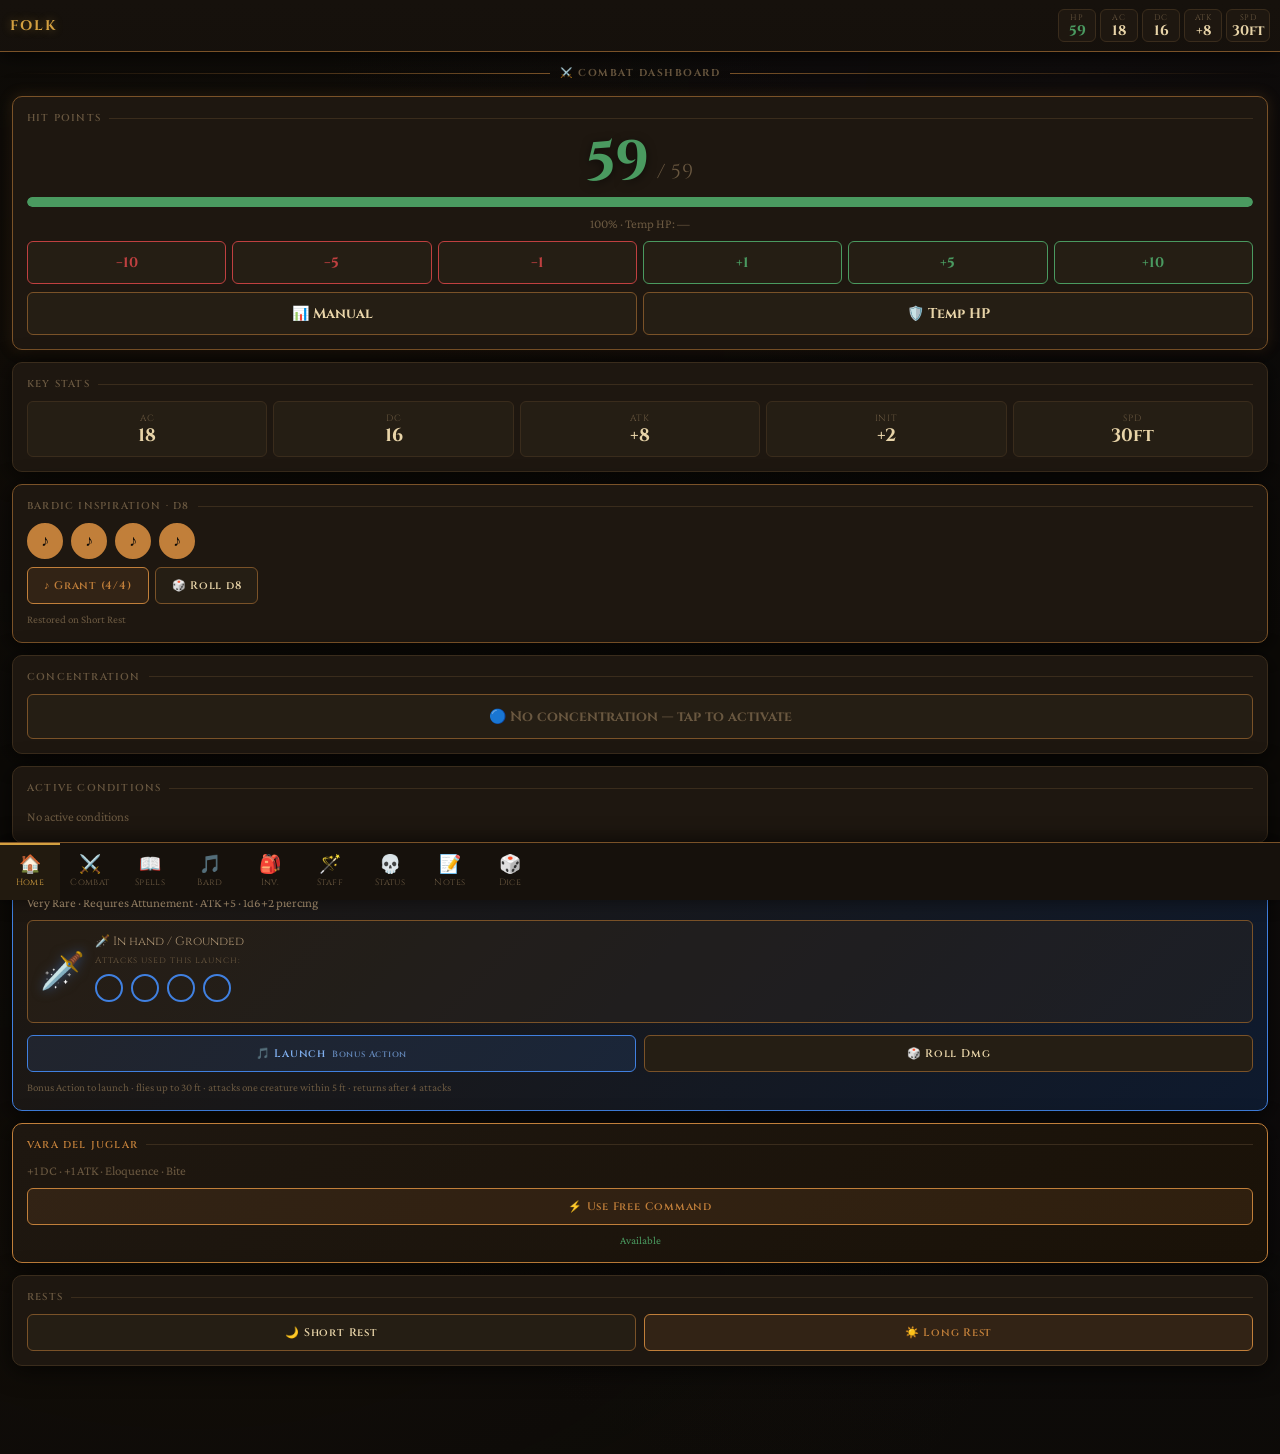
==== folk-character-manager.html @ 472a6dad "Commit inicial" ====
<!DOCTYPE html>
<html lang="en">
<head>
<meta charset="UTF-8">
<meta name="viewport" content="width=device-width, initial-scale=1.0, maximum-scale=1.0, user-scalable=no">
<meta name="apple-mobile-web-app-capable" content="yes">
<title>Folk · Bard of the College of Valor</title>
<link href="https://fonts.googleapis.com/css2?family=Cinzel:wght@400;600;700&family=Crimson+Pro:ital,wght@0,400;0,600;1,400&display=swap" rel="stylesheet">
<style>
*,*::before,*::after{box-sizing:border-box;margin:0;padding:0;-webkit-tap-highlight-color:transparent}
:root{
  --bg:#0c0a07;--panel:#16110c;--card:#1e1710;--card2:#251e14;
  --border:#3a2c1c;--border2:#7a5228;
  --copper:#c17f3a;--gold:#d4a040;--goldbr:#f0c060;
  --txt:#e8d4a8;--txt2:#a89070;--txt3:#6a5840;
  --hp-ok:#3d8a50;--hp-warn:#b07a10;--hp-crit:#c04040;
  --magic:#6040a0;--danger:#c04040;--success:#4a9a60;--warn:#b07a10;
  --r:6px;--rmd:10px;--rlg:14px;
  --shadow:0 4px 24px rgba(0,0,0,.7);--glow:0 0 14px rgba(193,127,58,.25);
  --header-h:52px;--banner-h:0px;--nav-h:58px;
}
html{height:100%;scroll-behavior:smooth}
body{min-height:100%;background:var(--bg);color:var(--txt);font-family:'Crimson Pro',Georgia,serif;font-size:16px;line-height:1.4;overflow-x:hidden;padding-top:calc(var(--header-h) + var(--banner-h));padding-bottom:calc(var(--nav-h) + 4px);background-image:radial-gradient(ellipse at 15% 40%,rgba(60,40,20,.12) 0%,transparent 55%),radial-gradient(ellipse at 85% 10%,rgba(40,30,60,.1) 0%,transparent 50%)}
h1,h2,h3,h4,.cinzel{font-family:'Cinzel','Times New Roman',serif;letter-spacing:.04em}
::-webkit-scrollbar{width:4px}::-webkit-scrollbar-track{background:var(--bg)}::-webkit-scrollbar-thumb{background:var(--border2);border-radius:2px}

/* ─── HEADER ─────────────────────────── */
#app-header{position:fixed;top:0;left:0;right:0;height:var(--header-h);z-index:200;background:linear-gradient(180deg,var(--panel) 0%,rgba(22,17,12,.97) 100%);border-bottom:1px solid var(--border2);display:flex;align-items:center;padding:0 10px;gap:8px;box-shadow:0 2px 20px rgba(0,0,0,.8);backdrop-filter:blur(4px)}
#folk-title{font-family:'Cinzel',serif;font-size:14px;font-weight:700;color:var(--gold);letter-spacing:.14em;white-space:nowrap;text-shadow:0 0 10px rgba(212,160,64,.4)}
.header-stats{display:flex;gap:4px;flex:1;justify-content:flex-end;overflow:hidden}
.hstat{display:flex;flex-direction:column;align-items:center;background:var(--card);border:1px solid var(--border);border-radius:var(--r);padding:2px 5px;min-width:38px;cursor:pointer;transition:border-color .2s}
.hstat:hover{border-color:var(--border2)}
.hstat-lbl{font-size:8px;color:var(--txt3);letter-spacing:.08em;text-transform:uppercase;font-family:'Cinzel',serif}
.hstat-val{font-size:14px;font-weight:700;color:var(--txt);font-family:'Cinzel',serif;line-height:1.2}
.hstat-val.ok{color:var(--success)}.hstat-val.warn{color:var(--warn)}.hstat-val.crit{color:var(--danger);animation:pcrit 1s infinite}
@keyframes pcrit{0%,100%{opacity:1}50%{opacity:.45}}

/* ─── CONDITION BANNER ───────────────── */
#cond-banner{position:fixed;top:var(--header-h);left:0;right:0;z-index:190;display:none;flex-direction:column;border-bottom:1px solid rgba(192,64,64,.35);box-shadow:0 3px 12px rgba(0,0,0,.5)}
#cond-banner.active{display:flex}
.cb-main{display:flex;align-items:center;gap:6px;padding:5px 10px;overflow-x:auto;scrollbar-width:none;background:linear-gradient(90deg,rgba(192,40,40,.18) 0%,rgba(22,17,12,.97) 100%);min-height:30px}
.cb-main::-webkit-scrollbar{display:none}
.cb-lbl{font-family:'Cinzel',serif;font-size:9px;color:var(--txt3);letter-spacing:.1em;white-space:nowrap;flex-shrink:0}
.cb-pill{flex-shrink:0;font-family:'Cinzel',serif;font-size:9px;padding:2px 8px;border-radius:100px;white-space:nowrap;letter-spacing:.05em}
.cb-pill.bad{background:rgba(192,64,64,.22);border:1px solid rgba(192,64,64,.5);color:#f08888}
.cb-pill.warn{background:rgba(180,120,0,.18);border:1px solid rgba(180,120,0,.4);color:#d4a040}
.cb-pill.spd{background:rgba(32,96,192,.18);border:1px solid rgba(32,96,192,.4);color:#70a0e0}
.cb-pill.good{background:rgba(64,160,80,.15);border:1px solid rgba(64,160,80,.4);color:#70d090}
.cb-sep{flex-shrink:0;color:var(--txt3);font-size:10px}

/* ─── BOTTOM NAV ─────────────────────── */
#bottom-nav{position:fixed;bottom:0;left:0;right:0;height:var(--nav-h);z-index:200;background:var(--panel);border-top:1px solid var(--border2);display:flex;overflow-x:auto;overflow-y:hidden;scrollbar-width:none;box-shadow:0 -2px 20px rgba(0,0,0,.6)}
#bottom-nav::-webkit-scrollbar{display:none}
.ntab{flex:0 0 auto;display:flex;flex-direction:column;align-items:center;justify-content:center;gap:2px;min-width:60px;padding:6px 10px 8px;cursor:pointer;border:none;background:transparent;color:var(--txt3);font-family:'Cinzel',serif;font-size:9px;letter-spacing:.05em;transition:color .2s,background .2s;border-top:2px solid transparent;user-select:none}
.ntab:hover{color:var(--txt2)}.ntab.active{color:var(--gold);border-top-color:var(--gold);background:rgba(212,160,64,.06)}
.ntab-icon{font-size:18px;line-height:1}.ntab-lbl{white-space:nowrap}

/* ─── SECTIONS ───────────────────────── */
.section{display:none;padding:14px 12px}.section.active{display:block}

/* ─── CARDS ──────────────────────────── */
.card{background:var(--card);border:1px solid var(--border);border-radius:var(--rmd);padding:14px;margin-bottom:12px;box-shadow:var(--shadow);position:relative}
.card.acc{border-color:var(--border2)}.card.glow{box-shadow:var(--shadow),var(--glow)}.card.magic{border-color:var(--magic);background:linear-gradient(135deg,var(--card) 0%,#181028 100%)}
.card.danger{border-color:var(--danger)}.card.gold-border{border-color:rgba(212,160,64,.35)}.card.dance{border-color:#4080e0;background:linear-gradient(135deg,var(--card) 0%,#0e1a2e 100%)}

.sec-title{display:flex;align-items:center;gap:10px;margin-bottom:16px;font-family:'Cinzel',serif;font-size:10px;font-weight:700;letter-spacing:.15em;color:var(--txt3);text-transform:uppercase}
.sec-title::before,.sec-title::after{content:'';flex:1;height:1px}
.sec-title::before{background:linear-gradient(to left,var(--border2),transparent)}
.sec-title::after{background:linear-gradient(to right,var(--border2),transparent)}
.ctitle{font-family:'Cinzel',serif;font-size:10px;font-weight:600;letter-spacing:.12em;color:var(--txt3);text-transform:uppercase;margin-bottom:10px;display:flex;align-items:center;gap:8px}
.ctitle::after{content:'';flex:1;height:1px;background:var(--border)}

/* ─── CONDITION EFFECTS INLINE ───────── */
.cond-effects-box{background:rgba(192,40,40,.1);border:1px solid rgba(192,64,64,.3);border-radius:var(--r);padding:10px 12px;margin-bottom:12px}
.cond-effects-title{font-family:'Cinzel',serif;font-size:9px;color:var(--danger);letter-spacing:.1em;margin-bottom:6px}
.cond-fx-row{display:flex;align-items:center;gap:8px;padding:4px 0;border-bottom:1px solid rgba(192,64,64,.15);font-size:13px}
.cond-fx-row:last-child{border-bottom:none}
.cond-fx-icon{font-size:14px;flex-shrink:0;width:20px;text-align:center}
.cond-fx-text{flex:1;color:var(--txt2)}
.cond-fx-badge{font-family:'Cinzel',serif;font-size:9px;padding:2px 7px;border-radius:100px;flex-shrink:0}
.cond-fx-badge.disadv{background:rgba(192,64,64,.25);border:1px solid rgba(192,64,64,.5);color:#f08080}
.cond-fx-badge.adv{background:rgba(64,192,80,.2);border:1px solid rgba(64,192,80,.4);color:#70d090}
.cond-fx-badge.auto{background:rgba(180,120,0,.2);border:1px solid rgba(180,120,0,.4);color:#d4a040}
.cond-fx-badge.zero{background:rgba(32,96,192,.2);border:1px solid rgba(32,96,192,.4);color:#70a0e0}

/* ─── DISADV WARNING BADGE ───────────── */
.disadv-warning{display:inline-flex;align-items:center;gap:5px;padding:5px 10px;border-radius:var(--r);background:rgba(192,64,64,.15);border:1px solid rgba(192,64,64,.4);color:#f08080;font-family:'Cinzel',serif;font-size:10px;letter-spacing:.07em;margin-bottom:8px}
.adv-note{display:inline-flex;align-items:center;gap:5px;padding:5px 10px;border-radius:var(--r);background:rgba(64,192,80,.12);border:1px solid rgba(64,192,80,.35);color:#70d090;font-family:'Cinzel',serif;font-size:10px;letter-spacing:.07em;margin-bottom:8px}

/* ─── HP BAR ─────────────────────────── */
.hp-wrap{background:rgba(0,0,0,.4);border-radius:100px;height:10px;overflow:hidden;margin:8px 0}
.hp-bar{height:100%;border-radius:100px;transition:width .5s ease,background .5s ease}

/* ─── BUTTONS ────────────────────────── */
.btn{display:inline-flex;align-items:center;justify-content:center;gap:6px;padding:10px 16px;border-radius:var(--r);border:1px solid var(--border2);background:var(--card2);color:var(--txt);font-family:'Cinzel',serif;font-size:11px;font-weight:600;letter-spacing:.07em;cursor:pointer;transition:all .15s;white-space:nowrap;user-select:none;-webkit-user-select:none}
.btn:hover{background:var(--border2)}.btn:active{transform:scale(.97)}
.btn.pri{border-color:var(--copper);background:rgba(193,127,58,.12);color:var(--copper)}.btn.pri:hover{background:rgba(193,127,58,.28)}
.btn.dan{border-color:var(--danger);background:rgba(192,64,64,.1);color:var(--danger)}.btn.dan:hover{background:rgba(192,64,64,.24)}
.btn.suc{border-color:var(--success);background:rgba(74,154,96,.1);color:var(--success)}.btn.suc:hover{background:rgba(74,154,96,.24)}
.btn.mag{border-color:var(--magic);background:rgba(96,64,160,.1);color:#b090f0}.btn.mag:hover{background:rgba(96,64,160,.24)}
.btn.gld{border-color:var(--gold);background:rgba(212,160,64,.1);color:var(--gold)}.btn.gld:hover{background:rgba(212,160,64,.24)}
.btn.blue{border-color:#4080e0;background:rgba(64,128,224,.12);color:#80b0f0}.btn.blue:hover{background:rgba(64,128,224,.28)}
.btn.full{width:100%}.btn:disabled{opacity:.45;cursor:not-allowed;transform:none}
.btn-row{display:flex;gap:8px;flex-wrap:wrap}.f1{flex:1}

.adj{display:flex;gap:6px;margin-top:8px;flex-wrap:wrap}
.ab{flex:1;min-width:44px;padding:11px 6px;border:1px solid var(--border2);border-radius:var(--r);background:var(--card2);color:var(--txt);font-family:'Cinzel',serif;font-size:14px;font-weight:700;cursor:pointer;transition:all .15s;text-align:center;user-select:none;-webkit-user-select:none}
.ab:hover,.ab:active{background:var(--border2);transform:scale(.97)}
.ab.d{border-color:var(--danger);color:var(--danger)}.ab.d:hover{background:rgba(192,64,64,.2)}
.ab.h{border-color:var(--success);color:var(--success)}.ab.h:hover{background:rgba(74,154,96,.2)}
.ab.w{flex:2}

/* ─── INPUTS ─────────────────────────── */
input,textarea,select{background:var(--card2);border:1px solid var(--border);border-radius:var(--r);color:var(--txt);font-family:'Crimson Pro',Georgia,serif;font-size:15px;padding:8px 12px;outline:none;width:100%;transition:border-color .2s}
input:focus,textarea:focus,select:focus{border-color:var(--copper);box-shadow:0 0 0 2px rgba(193,127,58,.2)}
textarea{resize:vertical;min-height:100px}
select option{background:var(--card2)}

/* ─── DANCING SWORD WIDGET ───────────── */
.sword-status{display:flex;align-items:center;gap:10px;padding:12px;border-radius:var(--r);margin-bottom:12px}
.sword-status.grounded{background:rgba(58,44,28,.3);border:1px solid var(--border2)}
.sword-status.hovering{background:rgba(32,80,224,.12);border:1px solid rgba(64,128,224,.5);animation:sword-glow 2.5s ease-in-out infinite}
@keyframes sword-glow{0%,100%{box-shadow:0 0 8px rgba(64,128,224,.2)}50%{box-shadow:0 0 20px rgba(64,128,224,.4),0 0 40px rgba(64,128,224,.15)}}
.sword-icon-big{font-size:36px;filter:drop-shadow(0 0 6px rgba(64,128,224,.5))}
.sword-atk-pips{display:flex;gap:8px;margin:8px 0}
.sword-pip{width:28px;height:28px;border-radius:50%;border:2px solid #4080e0;background:transparent;display:inline-flex;align-items:center;justify-content:center;font-size:12px;transition:all .3s}
.sword-pip.used{background:#4080e0;box-shadow:0 0 8px #4080e0}.sword-pip.used::after{content:'✦';color:#fff;font-size:10px}
.sword-pip-lbl{font-family:'Cinzel',serif;font-size:9px;color:var(--txt3);letter-spacing:.1em;margin-bottom:4px}

/* ─── STAT BOXES ─────────────────────── */
.stat-grid{display:grid;grid-template-columns:repeat(3,1fr);gap:8px}
.stat-box{background:var(--card2);border:1px solid var(--border);border-radius:var(--r);padding:10px 8px;text-align:center;transition:border-color .2s}
.stat-box:hover{border-color:var(--border2)}
.stat-name{font-family:'Cinzel',serif;font-size:9px;color:var(--txt3);letter-spacing:.1em}
.stat-score{font-family:'Cinzel',serif;font-size:22px;font-weight:700;color:var(--txt);line-height:1.2}
.stat-mod{font-size:14px;color:var(--gold);font-weight:600;margin-top:2px}

/* ─── SKILL ROWS ─────────────────────── */
.skill-row{display:flex;align-items:center;gap:8px;padding:5px 0;border-bottom:1px solid rgba(58,44,28,.5);font-size:14px}
.skill-row:last-child{border-bottom:none}
.pip{width:10px;height:10px;border-radius:50%;border:1.5px solid var(--txt3);flex-shrink:0}
.pip.prof{background:var(--copper);border-color:var(--copper)}.pip.expert{background:var(--gold);border-color:var(--gold);box-shadow:0 0 5px rgba(212,160,64,.5)}
.sk-name{flex:1;color:var(--txt2)}.sk-ab{font-size:11px;color:var(--txt3);font-family:'Cinzel',serif}.sk-bon{font-family:'Cinzel',serif;font-weight:700;min-width:28px;text-align:right}

/* ─── SPELL SLOTS ────────────────────── */
.slot-pip{width:32px;height:32px;border-radius:50%;border:2px solid var(--magic);background:transparent;cursor:pointer;transition:all .2s;display:inline-flex;align-items:center;justify-content:center;font-size:12px}
.slot-pip.used{background:rgba(96,64,160,.25);opacity:.5}.slot-pip.used::after{content:'✦';color:var(--txt3)}
.slot-pip:not(.used):hover{background:rgba(96,64,160,.3);box-shadow:0 0 8px var(--magic)}
.slots-lbl{font-family:'Cinzel',serif;font-size:10px;color:var(--txt3);letter-spacing:.1em;margin-bottom:6px}
.slots-row{display:flex;gap:8px;flex-wrap:wrap;margin-bottom:12px}

/* ─── SPELL CARDS ────────────────────── */
.spell-card{background:var(--card);border:1px solid var(--border);border-radius:var(--rmd);padding:12px;margin-bottom:10px;cursor:pointer;transition:border-color .2s,box-shadow .2s}
.spell-card:hover{border-color:var(--border2)}.spell-card.conc-card{border-color:rgba(32,80,160,.5)}.spell-card.cantrip-card{border-color:rgba(96,64,160,.4)}
.spell-name{font-family:'Cinzel',serif;font-size:14px;font-weight:600;color:var(--txt)}
.spell-badge{font-family:'Cinzel',serif;font-size:9px;padding:2px 7px;border-radius:100px;white-space:nowrap;flex-shrink:0}
.badge-0{background:rgba(96,64,160,.3);color:#b090f0;border:1px solid rgba(96,64,160,.5)}
.badge-1{background:rgba(58,150,90,.2);color:#60c080;border:1px solid rgba(58,150,90,.4)}
.badge-2{background:rgba(60,100,200,.2);color:#70a0f0;border:1px solid rgba(60,100,200,.4)}
.badge-3{background:rgba(180,100,20,.2);color:#d08040;border:1px solid rgba(180,100,20,.4)}
.badge-4{background:rgba(180,40,40,.2);color:#d06060;border:1px solid rgba(180,40,40,.4)}
.spell-meta{display:flex;gap:5px;flex-wrap:wrap;margin:6px 0}
.stag{font-size:11px;color:var(--txt3);background:var(--card2);border-radius:3px;padding:1px 5px}
.spell-desc{font-size:14px;color:var(--txt2);line-height:1.55;display:none;margin-top:8px}
.spell-card.open .spell-desc{display:block}
.conc-badge{font-size:11px;padding:2px 8px;border-radius:3px;background:rgba(32,80,160,.25);color:#70a0e0;border:1px solid rgba(32,80,160,.4);display:inline-flex;align-items:center;gap:4px}
.cast-btn{padding:5px 13px;border-radius:var(--r);border:1px solid var(--magic);background:rgba(96,64,160,.18);color:#b090f0;font-family:'Cinzel',serif;font-size:10px;cursor:pointer;transition:all .2s;margin-right:4px;margin-top:6px}
.cast-btn:hover{background:rgba(96,64,160,.38)}.cast-actions{margin-top:8px}

/* ─── BI PIPS ────────────────────────── */
.bi-pip{width:36px;height:36px;border-radius:50%;border:2px solid var(--copper);background:transparent;cursor:pointer;transition:all .2s;display:inline-flex;align-items:center;justify-content:center}
.bi-pip.on{background:var(--copper)}.bi-pip.on::before{content:'♪';color:var(--bg)}
.bi-pip:not(.on):hover{background:rgba(193,127,58,.2)}
.bi-pips{display:flex;gap:8px;flex-wrap:wrap;margin:8px 0}

/* ─── ACTION TOKENS ──────────────────── */
.act-token{display:flex;flex-direction:column;align-items:center;gap:5px;padding:12px 8px;background:var(--card2);border:2px solid var(--border);border-radius:var(--rmd);cursor:pointer;transition:all .2s}
.act-token.used{opacity:.4;border-style:dashed}.act-token:not(.used):hover{border-color:var(--copper)}
.act-icon{font-size:22px}.act-name{font-family:'Cinzel',serif;font-size:8px;color:var(--txt3);letter-spacing:.08em}.act-state{font-size:11px;color:var(--txt3)}

/* ─── DEATH SAVES ────────────────────── */
.ds-pip{width:28px;height:28px;border-radius:50%;cursor:pointer;border:2px solid var(--border);transition:all .2s;display:inline-flex;align-items:center;justify-content:center}
.ds-pip.succ{border-color:var(--success)}.ds-pip.succ.on{background:var(--success)}
.ds-pip.fail{border-color:var(--danger)}.ds-pip.fail.on{background:var(--danger)}

/* ─── CONCENTRATION ──────────────────── */
.conc-wrap{display:flex;align-items:center;gap:8px;padding:8px 12px;border-radius:var(--r);background:rgba(32,80,160,.12);border:1px solid rgba(32,80,160,.35);cursor:pointer}
.conc-dot{width:10px;height:10px;border-radius:50%;background:#4080c0;box-shadow:0 0 8px #4080c0;flex-shrink:0;animation:pconc 2s infinite}
@keyframes pconc{0%,100%{box-shadow:0 0 8px #4080c0}50%{box-shadow:0 0 18px #4080c0,0 0 28px rgba(64,128,192,.35)}}
.conc-text{font-family:'Cinzel',serif;font-size:12px;color:#70a0e0;flex:1}

/* ─── FILTER BAR ─────────────────────── */
.fbar{display:flex;gap:6px;overflow-x:auto;padding-bottom:4px;margin-bottom:12px;scrollbar-width:none}
.fbar::-webkit-scrollbar{display:none}
.fchip{flex-shrink:0;padding:5px 12px;border-radius:100px;border:1px solid var(--border);background:var(--card2);color:var(--txt3);font-family:'Cinzel',serif;font-size:10px;letter-spacing:.05em;cursor:pointer;transition:all .15s}
.fchip.on{border-color:var(--magic);background:rgba(96,64,160,.2);color:#b090f0}.fchip:hover:not(.on){border-color:var(--border2)}

/* ─── CONDITION CHIPS ────────────────── */
.cond-chip{display:inline-flex;align-items:center;gap:5px;padding:4px 10px;border-radius:100px;font-size:13px;cursor:pointer;transition:all .2s;margin:3px}
.cond-chip.on{background:rgba(192,64,64,.18);border:1px solid var(--danger);color:var(--danger)}
.cond-chip.off{background:var(--card2);border:1px solid var(--border);color:var(--txt2)}.cond-chip.off:hover{border-color:var(--border2)}

/* ─── VARA CARD ──────────────────────── */
.vara-hero{text-align:center;padding:22px 16px;background:linear-gradient(135deg,#1a1228 0%,#0c0a07 50%,#1a1208 100%);border-radius:var(--rmd);border:1px solid var(--border2);margin-bottom:12px;position:relative;overflow:hidden}
.vara-hero::before{content:'';position:absolute;inset:0;background:radial-gradient(ellipse at 50% 30%,rgba(193,127,58,.1) 0%,transparent 60%)}
.vara-name{font-family:'Cinzel',serif;font-size:22px;font-weight:700;color:var(--gold);text-shadow:0 0 18px rgba(212,160,64,.4);margin-bottom:4px}
.vara-sub{font-size:13px;color:var(--txt3);font-style:italic;letter-spacing:.06em}
.vara-icon{font-size:52px;margin-bottom:10px;position:relative;z-index:1}
.vara-eff{background:var(--card2);border:1px solid var(--border);border-left:3px solid var(--copper);border-radius:0 var(--r) var(--r) 0;padding:10px 12px;margin-bottom:8px}
.vara-eff-name{font-family:'Cinzel',serif;font-size:10px;color:var(--copper);letter-spacing:.1em;margin-bottom:4px}
.vara-eff-desc{font-size:14px;color:var(--txt2)}

/* ─── FEATURE & ITEM CARDS ───────────── */
.feat-card{background:var(--card2);border:1px solid var(--border);border-left:3px solid var(--copper);border-radius:0 var(--r) var(--r) 0;padding:10px 12px;margin-bottom:8px}
.feat-name{font-family:'Cinzel',serif;font-size:11px;color:var(--copper);margin-bottom:4px}
.feat-desc{font-size:14px;color:var(--txt2);line-height:1.5}
.item-row{display:flex;align-items:center;gap:10px;padding:8px 0;border-bottom:1px solid rgba(58,44,28,.5)}
.item-row:last-child{border-bottom:none}
.item-icon{font-size:20px;flex-shrink:0}.item-name{font-size:15px;color:var(--txt)}.item-desc2{font-size:13px;color:var(--txt3)}

/* ─── DICE ───────────────────────────── */
.dice-result{background:var(--card2);border:1px solid var(--border2);border-radius:var(--rmd);padding:16px;text-align:center;margin-bottom:12px;min-height:100px;display:flex;flex-direction:column;align-items:center;justify-content:center}
.dice-total{font-family:'Cinzel',serif;font-size:60px;font-weight:700;color:var(--gold);line-height:1;text-shadow:0 0 24px rgba(212,160,64,.35)}
.dice-breakdown{font-size:13px;color:var(--txt3);margin-top:4px}
.dice-label2{font-size:11px;color:var(--txt3);margin-bottom:6px;font-family:'Cinzel',serif;letter-spacing:.1em}
.roll-grid{display:grid;grid-template-columns:repeat(2,1fr);gap:8px}
.roll-btn{background:var(--card2);border:1px solid var(--border);border-radius:var(--r);padding:10px;cursor:pointer;transition:all .15s;text-align:left;position:relative}
.roll-btn:hover{border-color:var(--border2);background:var(--border)}.roll-btn:active{transform:scale(.97)}
.rb-name{font-family:'Cinzel',serif;font-size:11px;color:var(--txt);display:block}
.rb-dice{font-size:12px;color:var(--txt3);display:block;margin-top:2px}
.rb-badge{position:absolute;top:4px;right:4px;font-family:'Cinzel',serif;font-size:8px;padding:1px 5px;border-radius:100px}
.rb-badge.dis{background:rgba(192,64,64,.25);border:1px solid rgba(192,64,64,.5);color:#f08080}
.rb-badge.adv{background:rgba(64,192,80,.2);border:1px solid rgba(64,192,80,.4);color:#70d090}

/* ─── NOTES ──────────────────────────── */
.note-tabs{display:flex;gap:6px;overflow-x:auto;margin-bottom:12px;scrollbar-width:none}
.note-tabs::-webkit-scrollbar{display:none}
.note-tab{flex-shrink:0;padding:5px 13px;border-radius:100px;border:1px solid var(--border);background:var(--card2);color:var(--txt3);font-family:'Cinzel',serif;font-size:9px;letter-spacing:.06em;cursor:pointer;transition:all .15s}
.note-tab.on{border-color:var(--copper);background:rgba(193,127,58,.1);color:var(--copper)}

/* ─── GOLD ───────────────────────────── */
.gold-box{background:var(--card2);border:1px solid var(--border);border-radius:var(--r);padding:10px 8px;text-align:center}
.gold-val{font-family:'Cinzel',serif;font-size:20px;font-weight:700;color:var(--gold);display:block}
.gold-name2{font-size:11px;color:var(--txt3)}

/* ─── MODALS ─────────────────────────── */
.overlay{position:fixed;inset:0;background:rgba(0,0,0,.8);z-index:400;display:none;align-items:flex-end;justify-content:center;backdrop-filter:blur(2px)}
.overlay.open{display:flex}
.modal{background:var(--panel);border:1px solid var(--border2);border-radius:var(--rlg) var(--rlg) 0 0;padding:20px 16px;width:100%;max-width:480px;max-height:80vh;overflow-y:auto;animation:slide-up .3s ease}
@keyframes slide-up{from{transform:translateY(100%)}to{transform:translateY(0)}}
.modal-title{font-family:'Cinzel',serif;font-size:16px;color:var(--gold);margin-bottom:16px;text-align:center}

/* ─── TOAST ──────────────────────────── */
#toast{position:fixed;bottom:calc(var(--nav-h) + 14px);left:50%;transform:translateX(-50%) translateY(16px);background:var(--card);border:1px solid var(--border2);border-radius:var(--rlg);padding:9px 18px;font-family:'Cinzel',serif;font-size:11px;letter-spacing:.07em;color:var(--txt);z-index:500;opacity:0;transition:opacity .3s,transform .3s;pointer-events:none;white-space:nowrap;box-shadow:var(--shadow)}
#toast.show{opacity:1;transform:translateX(-50%) translateY(0)}

/* ─── MISC ───────────────────────────── */
.row{display:flex;gap:8px;align-items:center}.jb{justify-content:space-between}.fw{flex-wrap:wrap}
.divider{height:1px;background:var(--border);margin:12px 0}
.tc{text-align:center}.ts{font-size:13px}.txs{font-size:11px}
.muted{color:var(--txt3)}.c2{color:var(--txt2)}.copper{color:var(--copper)}.gold{color:var(--gold)}.magic-c{color:#b090f0}.danger-c{color:var(--danger)}.success-c{color:var(--success)}
.ital{font-style:italic}.bold{font-weight:600}
.big-num{font-family:'Cinzel',serif;font-size:54px;font-weight:700;line-height:1;text-shadow:0 2px 10px rgba(0,0,0,.5)}
.mb4{margin-bottom:4px}.mb8{margin-bottom:8px}.mb12{margin-bottom:12px}.mt8{margin-top:8px}.mt12{margin-top:12px}
.spec-note{color:var(--gold);font-size:12px;font-style:italic;margin-top:6px}.up-note{color:var(--txt3);font-size:12px;margin-top:4px}
</style>
</head>
<body>

<header id="app-header">
  <div id="folk-title">FOLK</div>
  <div class="header-stats">
    <div class="hstat" onclick="showSection('combat')"><span class="hstat-lbl">HP</span><span class="hstat-val" id="hdr-hp">59</span></div>
    <div class="hstat"><span class="hstat-lbl">AC</span><span class="hstat-val">18</span></div>
    <div class="hstat"><span class="hstat-lbl">DC</span><span class="hstat-val">16</span></div>
    <div class="hstat"><span class="hstat-lbl">ATK</span><span class="hstat-val">+8</span></div>
    <div class="hstat" id="hdr-spd-wrap"><span class="hstat-lbl">SPD</span><span class="hstat-val" id="hdr-spd">30ft</span></div>
  </div>
</header>

<div id="cond-banner"><div class="cb-main" id="cb-inner"></div></div>

<div id="secs">
  <div class="section active" id="sec-dashboard"></div>
  <div class="section" id="sec-combat"></div>
  <div class="section" id="sec-spellbook"></div>
  <div class="section" id="sec-bard"></div>
  <div class="section" id="sec-inventory"></div>
  <div class="section" id="sec-vara"></div>
  <div class="section" id="sec-conditions"></div>
  <div class="section" id="sec-notes"></div>
  <div class="section" id="sec-dice"></div>
</div>

<nav id="bottom-nav">
  <button class="ntab active" data-s="dashboard" onclick="showSection('dashboard')"><span class="ntab-icon">🏠</span><span class="ntab-lbl">Home</span></button>
  <button class="ntab" data-s="combat" onclick="showSection('combat')"><span class="ntab-icon">⚔️</span><span class="ntab-lbl">Combat</span></button>
  <button class="ntab" data-s="spellbook" onclick="showSection('spellbook')"><span class="ntab-icon">📖</span><span class="ntab-lbl">Spells</span></button>
  <button class="ntab" data-s="bard" onclick="showSection('bard')"><span class="ntab-icon">🎵</span><span class="ntab-lbl">Bard</span></button>
  <button class="ntab" data-s="inventory" onclick="showSection('inventory')"><span class="ntab-icon">🎒</span><span class="ntab-lbl">Inv.</span></button>
  <button class="ntab" data-s="vara" onclick="showSection('vara')"><span class="ntab-icon">🪄</span><span class="ntab-lbl">Staff</span></button>
  <button class="ntab" data-s="conditions" onclick="showSection('conditions')"><span class="ntab-icon">💀</span><span class="ntab-lbl">Status</span></button>
  <button class="ntab" data-s="notes" onclick="showSection('notes')"><span class="ntab-icon">📝</span><span class="ntab-lbl">Notes</span></button>
  <button class="ntab" data-s="dice" onclick="showSection('dice')"><span class="ntab-icon">🎲</span><span class="ntab-lbl">Dice</span></button>
</nav>

<div id="toast"></div>

<!-- MODALS -->
<div class="overlay" id="m-hp" onclick="if(event.target===this)closeModal('m-hp')">
  <div class="modal"><div class="modal-title">Adjust Hit Points</div>
    <input type="number" id="mi-hp" placeholder="Amount..." style="font-size:22px;text-align:center;margin-bottom:12px">
    <div class="btn-row mb4"><button class="btn dan f1" onclick="applyHP('dmg')">⚔️ Damage</button><button class="btn suc f1" onclick="applyHP('heal')">💚 Heal</button></div>
    <button class="btn full" onclick="closeModal('m-hp')">Cancel</button></div>
</div>
<div class="overlay" id="m-temp" onclick="if(event.target===this)closeModal('m-temp')">
  <div class="modal"><div class="modal-title">Temporary Hit Points</div>
    <input type="number" id="mi-temp" placeholder="Temp HP amount..." style="margin-bottom:12px">
    <div class="btn-row"><button class="btn pri f1" onclick="applyTempHP()">Set</button><button class="btn f1" onclick="closeModal('m-temp')">Cancel</button></div></div>
</div>
<div class="overlay" id="m-conc" onclick="if(event.target===this)closeModal('m-conc')">
  <div class="modal"><div class="modal-title">Concentration</div>
    <input type="text" id="mi-conc" placeholder="Spell name..." style="margin-bottom:12px">
    <div class="btn-row mb8"><button class="btn mag f1" onclick="setConc()">🔵 Concentrate</button><button class="btn dan f1" onclick="breakConc()">✕ Break</button></div>
    <button class="btn full" onclick="closeModal('m-conc')">Cancel</button></div>
</div>
<div class="overlay" id="m-custom-spell" onclick="if(event.target===this)closeModal('m-custom-spell')">
  <div class="modal"><div class="modal-title">Add Custom Spell</div>
    <input id="cs-name" placeholder="Spell name" style="margin-bottom:8px">
    <select id="cs-level" style="margin-bottom:8px"><option value="0">Cantrip</option><option value="1">Level 1</option><option value="2">Level 2</option><option value="3">Level 3</option><option value="4">Level 4</option></select>
    <input id="cs-cast" placeholder="Casting time" style="margin-bottom:8px">
    <input id="cs-range" placeholder="Range (e.g. 60 ft)" style="margin-bottom:8px">
    <input id="cs-dur" placeholder="Duration" style="margin-bottom:8px">
    <textarea id="cs-desc" placeholder="Description..." style="margin-bottom:8px;min-height:80px"></textarea>
    <div class="btn-row"><button class="btn pri f1" onclick="addCustomSpell()">Add</button><button class="btn f1" onclick="closeModal('m-custom-spell')">Cancel</button></div></div>
</div>

<script>
/* ══════════════════════════════════════════
   FOLK — DND 2024 CHARACTER MANAGER v3.0
   Bard of the College of Valor · Level 8
   + Dancing Sword · Condition Effects
   ══════════════════════════════════════════ */

// ─── STATIC DATA ──────────────────────
const CHAR={name:'Folk',title:'Bard of the College of Valor',race:'Human',level:8,cls:'Bard',sub:'College of Valor',bg:'Criminal',prof:3,maxHP:59,AC:18,DC:16,atkBonus:8,ini:2,baseSpeed:30,hitDie:8,
  scores:{STR:8,DEX:15,CON:14,INT:10,WIS:10,CHA:19},
  savingThrows:{STR:false,DEX:true,CON:false,INT:false,WIS:false,CHA:true},
  skills:{'Acrobatics':{ab:'DEX',p:false,e:false},'Arcana':{ab:'INT',p:false,e:false},'Athletics':{ab:'STR',p:true,e:false},'Deception':{ab:'CHA',p:true,e:true},'History':{ab:'INT',p:false,e:false},'Insight':{ab:'WIS',p:false,e:false},'Intimidation':{ab:'CHA',p:false,e:false},'Investigation':{ab:'INT',p:false,e:false},'Sleight of Hand':{ab:'DEX',p:true,e:false},'Medicine':{ab:'WIS',p:false,e:false},'Nature':{ab:'INT',p:false,e:false},'Perception':{ab:'WIS',p:true,e:true},'Performance':{ab:'CHA',p:true,e:true},'Persuasion':{ab:'CHA',p:true,e:true},'Religion':{ab:'INT',p:false,e:false},'Stealth':{ab:'DEX',p:true,e:false},'Survival':{ab:'WIS',p:false,e:false},'Animal Handling':{ab:'WIS',p:false,e:false}},
  equipment:[{icon:'🛡️',name:'Breastplate',desc:'Base AC 14 + DEX (max +2)'},{icon:'🛡️',name:'Shield',desc:'+2 AC'},{icon:'🪄',name:'Vara del Juglar',desc:'Arcane focus · Rare magic item · Attuned',magic:true},{icon:'🎵',name:'Harmonica',desc:'Bardic instrument — worn around the neck'}],
  weapons:[{name:'Dagger',atk:5,dmg:'1d4+2 piercing',notes:'Light · Finesse · Thrown'},{name:'Short Sword',atk:5,dmg:'1d6+2 piercing',notes:'Light · Finesse'}]
};

function abilMod(s){return Math.floor((s-10)/2)}
function fmtMod(n){return(n>=0?'+':'')+n}
function skillVal(sk){const s=CHAR.skills[sk];if(!s)return 0;const b=abilMod(CHAR.scores[s.ab]);if(s.e)return b+CHAR.prof*2;if(s.p)return b+CHAR.prof;return b+Math.floor(CHAR.prof/2)}
function saveVal(ab){return abilMod(CHAR.scores[ab])+(CHAR.savingThrows[ab]?CHAR.prof:0)}

// ─── CONDITION EFFECTS ENGINE ─────────
const CONDITIONS_DB={
  'Blinded':{icon:'🌑',color:'#888',desc:"Can't see. Your attack rolls have DISADVANTAGE. Attacks against you have ADVANTAGE.",
    effects:[{on:'your_attacks',type:'disadv',text:'DISADV on your attacks'},{on:'attacks_vs_you',type:'adv',text:'ADV on attacks vs you'}]},
  'Charmed':{icon:'💫',color:'#c080e0',desc:"Can't attack the charmer. Charmer has ADV on CHA checks against you.",
    effects:[{on:'roleplay',type:'warn',text:"Can't attack charmer"}]},
  'Deafened':{icon:'🔇',color:'#888',desc:"Can't hear. Auto-fail checks requiring hearing.",
    effects:[{on:'checks',type:'warn',text:'Auto-fail hearing checks'}]},
  'Exhausted':{icon:'😫',color:'#c0802c',desc:'See exhaustion level tracker.',effects:[]},
  'Frightened':{icon:'😱',color:'#c04040',desc:'DISADV on attacks & checks while source in sight. Cannot move closer to source.',
    effects:[{on:'your_attacks',type:'disadv',text:'DISADV attacks & checks (source visible)'},{on:'movement',type:'warn',text:"Can't move toward source"}]},
  'Grappled':{icon:'🤜',color:'#808040',desc:'Speed is 0.',
    effects:[{on:'speed',type:'zero',text:'Speed 0'}]},
  'Incapacitated':{icon:'😶',color:'#888',desc:"Can't take actions or reactions.",
    effects:[{on:'actions',type:'zero',text:'No actions or reactions'}]},
  'Invisible':{icon:'👻',color:'#80c0ff',desc:"Can't be seen. Your attack rolls have ADVANTAGE. Attacks vs you have DISADVANTAGE.",
    effects:[{on:'your_attacks',type:'adv',text:'ADV on your attacks'},{on:'attacks_vs_you',type:'disadv',text:'DISADV on attacks vs you'}]},
  'Paralyzed':{icon:'⚡',color:'#c0c040',desc:'Incapacitated. Speed 0. Auto-fail STR & DEX saves. Attacks vs you have ADV. Melee hits within 5 ft are crits.',
    effects:[{on:'speed',type:'zero',text:'Speed 0'},{on:'saves',type:'zero',text:'Auto-fail STR & DEX saves'},{on:'attacks_vs_you',type:'adv',text:'ADV on attacks vs you + crits in 5 ft'},{on:'actions',type:'zero',text:'Incapacitated'}]},
  'Petrified':{icon:'🗿',color:'#a0a0a0',desc:'Stone. Incapacitated. Speed 0. Resistance all damage.',
    effects:[{on:'speed',type:'zero',text:'Speed 0'},{on:'actions',type:'zero',text:'Incapacitated'},{on:'defense',type:'adv',text:'Resistance to all damage'}]},
  'Poisoned':{icon:'☠️',color:'#40c040',desc:'DISADV on attack rolls and ability checks.',
    effects:[{on:'your_attacks',type:'disadv',text:'DISADV on attacks & ability checks'}]},
  'Prone':{icon:'🔽',color:'#a08040',desc:'Crawling only (half speed). Melee attacks vs you have ADV. Ranged attacks vs you have DISADV. Your attacks have DISADV.',
    effects:[{on:'speed',type:'disadv',text:'Crawl only (½ speed)'},{on:'your_attacks',type:'disadv',text:'DISADV on your attacks'},{on:'attacks_vs_you',type:'warn',text:'Melee ADV · Ranged DISADV vs you'}]},
  'Restrained':{icon:'⛓️',color:'#c08040',desc:'Speed 0. Attacks vs you ADV. Your attacks DISADV. DEX saves DISADV.',
    effects:[{on:'speed',type:'zero',text:'Speed 0'},{on:'your_attacks',type:'disadv',text:'DISADV on your attacks'},{on:'attacks_vs_you',type:'adv',text:'ADV on attacks vs you'},{on:'saves',type:'disadv',text:'DISADV on DEX saves'}]},
  'Stunned':{icon:'💥',color:'#c0a040',desc:'Incapacitated. Cannot move. Auto-fail STR & DEX saves. Attacks vs you have ADV.',
    effects:[{on:'speed',type:'zero',text:'Speed 0'},{on:'actions',type:'zero',text:'Incapacitated'},{on:'saves',type:'zero',text:'Auto-fail STR & DEX saves'},{on:'attacks_vs_you',type:'adv',text:'ADV on attacks vs you'}]},
  'Unconscious':{icon:'💤',color:'#6060a0',desc:'Incapacitated. Speed 0. Auto-fail STR & DEX saves. Attacks ADV. Melee crits within 5 ft. You are Prone.',
    effects:[{on:'speed',type:'zero',text:'Speed 0'},{on:'actions',type:'zero',text:'Incapacitated'},{on:'saves',type:'zero',text:'Auto-fail STR & DEX saves'},{on:'attacks_vs_you',type:'adv',text:'ADV + crits in 5 ft vs you'}]},
};

const EXHAUST_DESC=['No exhaustion','Disadvantage on ability checks','Speed halved','Disadv. on attacks & saves','Max HP halved','Speed reduced to 5 ft','💀 Dead'];

// ─── COMPUTED CONDITION EFFECTS ───────
function effectiveSpeed(){
  const c=S.conds;
  if(c.includes('Grappled')||c.includes('Restrained')||c.includes('Paralyzed')||c.includes('Stunned')||c.includes('Unconscious'))return 0;
  let spd=CHAR.baseSpeed;
  if(c.includes('Prone'))spd=Math.floor(spd/2);
  if(S.exhaustion>=5)return 5;
  if(S.exhaustion>=2)spd=Math.floor(spd/2);
  return spd;
}
function hasAttackDisadv(){
  return S.conds.some(c=>['Blinded','Prone','Poisoned','Frightened','Restrained'].includes(c))||S.exhaustion>=3;
}
function hasAttackAdv(){return S.conds.includes('Invisible')}
function attacksVsYouAdv(){return S.conds.some(c=>['Blinded','Prone','Restrained','Paralyzed','Stunned','Unconscious'].includes(c))}
function isIncapacitated(){return S.conds.some(c=>['Incapacitated','Paralyzed','Petrified','Stunned','Unconscious'].includes(c))}
function autoFailSaves(){
  const c=S.conds;
  const str=c.some(x=>['Paralyzed','Stunned','Unconscious'].includes(x));
  const dex=c.some(x=>['Paralyzed','Restrained','Stunned','Unconscious'].includes(x));
  return{str,dex};
}

function getCondEffects(){
  const fx=[];const c=S.conds;
  const spd=effectiveSpeed();
  if(spd!==CHAR.baseSpeed){
    const z=spd===0;
    fx.push({cls:z?'bad':'warn',text:`🏃 Speed: ${spd} ft${z?' (ZERO!)':''}`});
  }
  c.forEach(name=>{
    const cd=CONDITIONS_DB[name];
    if(!cd)return;
    cd.effects.forEach(e=>{
      fx.push({cls:e.type==='disadv'?'bad':e.type==='adv'?'good':e.type==='zero'?'spd':'warn',text:`${cd.icon} ${name}: ${e.text}`});
    });
  });
  if(S.exhaustion>0)fx.push({cls:S.exhaustion>=3?'bad':'warn',text:`😫 Exhaustion ${S.exhaustion}: ${EXHAUST_DESC[S.exhaustion]}`});
  if(hasAttackAdv())fx.push({cls:'good',text:'🎯 ADV on your attacks (Invisible)'});
  return fx;
}

function updateCondBanner(){
  const banner=document.getElementById('cond-banner');
  const inner=document.getElementById('cb-inner');
  const hdrSpd=document.getElementById('hdr-spd');
  if(!banner||!inner)return;
  const fx=getCondEffects();
  const spd=effectiveSpeed();
  if(hdrSpd){
    hdrSpd.textContent=spd+'ft';
    hdrSpd.style.color=spd===0?'var(--danger)':spd<CHAR.baseSpeed?'var(--warn)':'';
  }
  if(fx.length===0){
    banner.classList.remove('active');
    inner.innerHTML='';
    document.documentElement.style.setProperty('--banner-h','0px');
  }else{
    inner.innerHTML='<span class="cb-lbl">⚠ ACTIVE:</span>'+fx.map(f=>`<span class="cb-pill ${f.cls}">${f.text}</span>`).join('');
    banner.classList.add('active');
    requestAnimationFrame(()=>{
      const h=banner.offsetHeight;
      document.documentElement.style.setProperty('--banner-h',h+'px');
    });
  }
}

function condEffectsBoxHTML(){
  const fx=getCondEffects();if(fx.length===0)return'';
  const rows=[];
  const c=S.conds;
  if(isIncapacitated())rows.push({icon:'😶',text:'Incapacitated — no actions or reactions',badge:'INCAP',cls:'auto'});
  if(hasAttackDisadv())rows.push({icon:'🎯',text:'Your attack rolls',badge:'DISADVANTAGE',cls:'disadv'});
  if(hasAttackAdv())rows.push({icon:'🎯',text:'Your attack rolls',badge:'ADVANTAGE',cls:'adv'});
  if(attacksVsYouAdv())rows.push({icon:'🛡️',text:'Attacks against you',badge:'ADVANTAGE',cls:'adv'});
  const {str,dex}=autoFailSaves();
  if(str)rows.push({icon:'💀',text:'STR saving throws',badge:'AUTO-FAIL',cls:'auto'});
  if(dex)rows.push({icon:'💀',text:'DEX saving throws',badge:'AUTO-FAIL',cls:'auto'});
  const spd=effectiveSpeed();
  if(spd!==CHAR.baseSpeed)rows.push({icon:'🏃',text:`Movement speed: ${spd} ft${spd===0?' — CANNOT MOVE':''}`,badge:spd===0?'ZERO':'HALVED',cls:spd===0?'auto':'disadv'});
  if(c.includes('Prone'))rows.push({icon:'🔽',text:'Melee attacks against you: ADV · Ranged vs you: DISADV',badge:'PRONE',cls:'disadv'});
  if(S.exhaustion>=1)rows.push({icon:'😫',text:`Exhaustion ${S.exhaustion}: ${EXHAUST_DESC[S.exhaustion]}`,badge:'EXHAUSTED',cls:S.exhaustion>=3?'auto':'disadv'});
  if(rows.length===0)return'';
  return`<div class="cond-effects-box">
    <div class="cond-effects-title">⚠ ACTIVE CONDITION EFFECTS</div>
    ${rows.map(r=>`<div class="cond-fx-row"><span class="cond-fx-icon">${r.icon}</span><span class="cond-fx-text">${r.text}</span><span class="cond-fx-badge ${r.cls}">${r.badge}</span></div>`).join('')}
  </div>`;
}

// ─── BARD FEATURES ────────────────────
const BARD_FEATS=[
  {name:'Bardic Inspiration',lv:1,desc:'Bonus Action: grant a d8 die to a creature within 60 ft. It adds it to an attack, check, or save within 1 hour. 4 uses/rest.'},
  {name:'Jack of All Trades',lv:2,desc:'Add +1 (half prof) to any ability check you are not proficient in.'},
  {name:'Song of Rest',lv:2,desc:'Friendly creatures who can hear you regain an extra 1d8 HP when spending Hit Dice during a short rest.'},
  {name:'Expertise',lv:3,desc:'Double proficiency bonus for Deception, Persuasion, Performance, Perception (★★ in Skills).'},
  {name:'Font of Inspiration',lv:5,desc:'Regain all Bardic Inspiration on a short OR long rest.'},
  {name:'Countercharm',lv:6,desc:'Action: perform to counter charm and fear effects for friendly creatures within 30 ft (advantage on those saves).'},
  {name:'Magical Secrets',lv:6,desc:'Learned Counterspell and Dispel Magic from any class list.'},
  {name:'Combat Inspiration (College of Valor)',lv:3,desc:'Bardic die can add damage after hitting, or reduce incoming damage as a reaction.'},
  {name:'Extra Attack (College of Valor)',lv:6,desc:'Attack twice when you take the Attack action.'},
  {name:'Battle Magic (College of Valor)',lv:6,desc:'When you cast a spell as your action, you can make one weapon attack as a Bonus Action.'},
  {name:'War Caster (Feat)',lv:8,desc:'Advantage on CON saves to maintain Concentration. Cast spells as Opportunity Attacks. Somatic components with weapon+shield in hand.'},
];

// ─── SPELLS ───────────────────────────
const SPELLS_DB={
  'Vicious Mockery':{lv:0,school:'Enchantment',ct:'1 Action',range:'60 ft',comp:'V',dur:'Instantaneous',conc:false,dmg:'2d4 psychic',save:'WIS',tags:['damage','control'],desc:'WIS save DC 16 or take 2d4 psychic damage and have disadvantage on its next attack roll.',upc:'3d4 (lv5) · 4d4 (lv11) · 5d4 (lv17)'},
  'Mage Hand':{lv:0,school:'Conjuration',ct:'1 Action',range:'30 ft',comp:'V, S',dur:'1 minute',conc:false,tags:['utility'],desc:'Spectral floating hand. Manipulate objects up to 10 lbs, open unlocked containers, pour vials. Cannot attack.'},
  'Minor Illusion':{lv:0,school:'Illusion',ct:'1 Action',range:'30 ft',comp:'S, M',dur:'1 minute',conc:false,tags:['utility'],desc:'Create a sound or image (5 ft cube). INT check DC 13 to identify as illusory.'},
  'Command':{lv:1,school:'Enchantment',ct:'1 Action',range:'60 ft',comp:'V',dur:'1 round',conc:false,save:'WIS',tags:['control'],special:'⚡ VARA: Free use 1×/Long Rest. +1 creature if command is a rhyme.',desc:'One-word command to a creature. WIS save DC 16 or follow the command on its next turn.',upc:'+1 creature per slot level above 1st'},
  'Healing Word':{lv:1,school:'Evocation',ct:'1 Bonus Action',range:'60 ft',comp:'V',dur:'Instantaneous',conc:false,dmg:'1d4+4 healing',tags:['healing'],desc:'A creature regains 1d4+4 HP. Cast as Bonus Action.',upc:'+1d4 per slot level above 1st'},
  'Heroism':{lv:1,school:'Enchantment',ct:'1 Action',range:'Touch',comp:'V, S',dur:'Conc., 1 minute',conc:true,tags:['support'],desc:'Target immune to Frightened + gains 4 temp HP at start of each of its turns.',upc:'+1 creature per slot level above 1st'},
  'Dissonant Whispers':{lv:1,school:'Enchantment',ct:'1 Action',range:'60 ft',comp:'V',dur:'Instantaneous',conc:false,dmg:'3d6 psychic',save:'WIS',tags:['damage','control'],desc:'WIS save DC 16 or take 3d6 psychic damage and use Reaction to flee at full speed.',upc:'+1d6 per slot level above 1st'},
  'Suggestion':{lv:2,school:'Enchantment',ct:'1 Action',range:'30 ft',comp:'V, M',dur:'Conc., 8 hours',conc:true,save:'WIS',tags:['control','roleplay'],desc:'Reasonable suggestion (1-2 sentences). WIS save DC 16 or follow it.'},
  'Hold Person':{lv:2,school:'Enchantment',ct:'1 Action',range:'60 ft',comp:'V, S, M',dur:'Conc., 1 minute',conc:true,save:'WIS',tags:['control'],desc:'Humanoid paralyzed. WIS save DC 16 or Paralyzed. Repeat save each turn. Attacks ADV; melee hits in 5 ft are crits.',upc:'+1 creature per slot level above 2nd'},
  'Hypnotic Pattern':{lv:3,school:'Illusion',ct:'1 Action',range:'120 ft',comp:'S, M',dur:'Conc., 1 minute',conc:true,save:'WIS',tags:['control','aoe'],desc:'30 ft cube of colors. WIS save DC 16 or Charmed (Incapacitated, speed 0). Ends on damage or if shaken.'},
  'Counterspell':{lv:3,school:'Abjuration',ct:'1 Reaction',range:'60 ft',comp:'S',dur:'Instantaneous',conc:false,tags:['reaction'],special:'🔮 Magical Secrets · War Caster: use as Opportunity Attack',desc:'Auto-counter spell lv3 or lower. For lv4+: ATK roll DC 10 + spell level.'},
  'Dispel Magic':{lv:3,school:'Abjuration',ct:'1 Action',range:'120 ft',comp:'V, S',dur:'Instantaneous',conc:false,tags:['utility'],special:'🔮 Magical Secrets',desc:'End any spell lv3 or lower on target. For lv4+: spellcasting ability check DC 10 + spell level.'},
};

// ─── STATE ────────────────────────────
const DEF={
  hp:{current:59,max:59,temp:0},
  slots:{1:{u:0,m:4},2:{u:0,m:3},3:{u:0,m:3},4:{u:0,m:2}},
  bi:{used:0,max:4},
  varaCmd:false,conc:null,conds:[],exhaustion:0,
  ds:{s:0,f:0},acts:{a:false,b:false,r:false},
  notes:{session:'',npcs:'',missions:'',panelia:'',clan:''},
  gold:{gp:0,sp:0,cp:0},
  diceLog:[],customSpells:[],
  dancingSword:{hovering:false,attacks:0,attuned:true},
};

let S={};
function loadS(){
  try{const raw=localStorage.getItem('folk_v4');S=raw?JSON.parse(raw):{}}catch(e){S={}}
  S.hp={...DEF.hp,...(S.hp||{})};
  S.slots=S.slots||{};[1,2,3,4].forEach(l=>{S.slots[l]={...DEF.slots[l],...(S.slots[l]||{})}});
  S.bi={...DEF.bi,...(S.bi||{})};
  S.varaCmd=S.varaCmd??false;S.conc=S.conc??null;
  S.conds=Array.isArray(S.conds)?S.conds:[];
  S.exhaustion=S.exhaustion??0;S.ds={...DEF.ds,...(S.ds||{})};
  S.acts={...DEF.acts,...(S.acts||{})};
  S.notes={...DEF.notes,...(S.notes||{})};
  S.gold={...DEF.gold,...(S.gold||{})};
  S.diceLog=Array.isArray(S.diceLog)?S.diceLog:[];
  S.customSpells=Array.isArray(S.customSpells)?S.customSpells:[];
  S.dancingSword={...DEF.dancingSword,...(S.dancingSword||{})};
}
function save(){try{localStorage.setItem('folk_v4',JSON.stringify(S))}catch(e){}}

// ─── NAVIGATION ───────────────────────
let curSec='dashboard',curNoteTab='session',spellFilter='all',advMode='normal';

function showSection(id){
  if(curSec==='notes')autoSaveNote();
  document.querySelectorAll('.section').forEach(s=>s.classList.remove('active'));
  document.querySelectorAll('.ntab').forEach(t=>t.classList.remove('active'));
  document.getElementById('sec-'+id)?.classList.add('active');
  document.querySelector(`.ntab[data-s="${id}"]`)?.classList.add('active');
  curSec=id;renderSection(id);window.scrollTo(0,0);
}
function renderSection(id){
  const el=document.getElementById('sec-'+id);if(!el)return;
  const fn={dashboard:dashHTML,combat:combatHTML,spellbook:spellbookHTML,bard:bardHTML,inventory:inventoryHTML,vara:varaHTML,conditions:conditionsHTML,notes:notesHTML,dice:diceHTML}[id];
  if(fn)el.innerHTML=fn();
  updateHeaderHP();updateCondBanner();
}

// ─── TOAST ────────────────────────────
function toast(msg,ms=2200){const el=document.getElementById('toast');el.textContent=msg;el.classList.add('show');clearTimeout(el._t);el._t=setTimeout(()=>el.classList.remove('show'),ms)}
function openModal(id){document.getElementById(id)?.classList.add('open')}
function closeModal(id){document.getElementById(id)?.classList.remove('open')}

// ─── HP ───────────────────────────────
function updateHeaderHP(){
  const{current:c,max:m}=S.hp;const pct=c/m*100;
  const el=document.getElementById('hdr-hp');if(!el)return;
  el.textContent=c;el.className='hstat-val '+(pct>50?'ok':pct>25?'warn':'crit');
}
function adjustHP(n){
  S.hp.current=Math.max(0,Math.min(S.hp.max,S.hp.current+n));
  save();updateHeaderHP();renderSection(curSec);
  toast(n<0?`⚔️ ${Math.abs(n)} damage taken`:`💚 +${n} HP restored`);
}
function applyHP(t){
  const v=parseInt(document.getElementById('mi-hp').value)||0;if(v<=0)return;
  if(t==='dmg'){if(S.hp.temp>0){const ab=Math.min(S.hp.temp,v);S.hp.temp-=ab;S.hp.current=Math.max(0,S.hp.current-(v-ab));}else S.hp.current=Math.max(0,S.hp.current-v);}
  else S.hp.current=Math.min(S.hp.max,S.hp.current+v);
  save();updateHeaderHP();closeModal('m-hp');document.getElementById('mi-hp').value='';renderSection(curSec);
  toast(t==='dmg'?`⚔️ ${v} damage`:`💚 +${v} HP`);
}
function applyTempHP(){
  const v=parseInt(document.getElementById('mi-temp').value)||0;
  S.hp.temp=v;save();closeModal('m-temp');renderSection(curSec);toast(`🛡️ ${v} temp HP`);
}

function hpBarHTML(){
  const{current:c,max:m,temp:t}=S.hp;const pct=Math.round(c/m*100);
  const col=pct>50?'#4a9a60':pct>25?'#b07a10':'#c04040';
  return`<div style="display:flex;align-items:baseline;gap:8px;justify-content:center;margin:6px 0">
    <span class="big-num" style="color:${col}">${c}</span>
    <span class="muted cinzel" style="font-size:20px"> / ${m}</span>
    ${t>0?`<span style="font-size:14px;color:#70a0e0"> +${t}🛡️</span>`:''}
  </div>
  <div class="hp-wrap"><div class="hp-bar" style="width:${pct}%;background:${col}"></div></div>
  <div class="tc muted ts mb8">${pct}% · Temp HP: ${t>0?t:'—'}</div>`;
}

// ─── DANCING SWORD ────────────────────
const DS={name:'Dancing Sword',type:'Shortsword',rarity:'Very Rare',atk:5,dmg:'1d6+2',dmgType:'piercing',atkMod:'DEX +2 + Prof +3'};

function dsSwordWidgetHTML(){
  const d=S.dancingSword;
  const hovering=d.hovering;
  const attacks=d.attacks;
  const remaining=4-attacks;
  let pips='';for(let i=0;i<4;i++){const used=i<attacks;pips+=`<span class="sword-pip${used?' used':''}"></span>`;}
  const statusLabel=hovering?`🌀 Hovering — ${remaining} attack${remaining!==1?'s':''} remaining`:'🗡️ In hand / Grounded';
  const statusColor=hovering?'#80b0f0':'var(--txt2)';
  const disadvWarn=hasAttackDisadv()&&!hovering?`<div class="disadv-warning">⚠️ Condition: DISADV on attack rolls</div>`:'';
  return`<div class="card dance">
    <div class="ctitle" style="color:#80b0f0">⚔️ Dancing Sword (Shortsword)</div>
    <div class="ts c2 mb8">Very Rare · Requires Attunement · ATK ${fmtMod(DS.atk)} · ${DS.dmg} piercing</div>
    <div class="sword-status${hovering?' hovering':' grounded'}">
      <span class="sword-icon-big">${hovering?'🌀':'🗡️'}</span>
      <div>
        <div style="font-family:'Cinzel',serif;font-size:12px;color:${statusColor};margin-bottom:4px">${statusLabel}</div>
        <div class="sword-pip-lbl">Attacks used this launch:</div>
        <div class="sword-atk-pips">${pips}</div>
      </div>
    </div>
    ${disadvWarn}
    <div class="btn-row mb8">
      ${!hovering?`<button class="btn blue f1" onclick="dsLaunch()">🎵 Launch<br><span style="font-size:9px;opacity:.7">Bonus Action</span></button>`:''}
      ${hovering&&remaining>0?`<button class="btn blue f1" onclick="dsAttack()">⚔️ Attack<br><span style="font-size:9px;opacity:.7">Bonus Action (${remaining} left)</span></button>`:''}
      ${hovering?`<button class="btn f1" onclick="dsRecall()">↩ Recall<br><span style="font-size:9px;opacity:.7">Let it return</span></button>`:''}
      ${!hovering?`<button class="btn f1" onclick="diceRoll(1,6,2,'Dancing Sword ATK Dmg (1d6+2)');showSection('dice')">🎲 Roll Dmg</button>`:''}
    </div>
    ${hovering?`<button class="btn full" style="margin-bottom:8px" onclick="dsRollAtk()">🎲 Roll Attack ${fmtMod(DS.atk)}</button>`:''}
    <div class="muted txs">
      ${hovering?'Sword hovers up to 30 ft away · attacks one creature within 5 ft of itself · uses your attack roll & ability mod':'Bonus Action to launch · flies up to 30 ft · attacks one creature within 5 ft · returns after 4 attacks'}
    </div>
  </div>`;
}

function dsLaunch(){
  if(S.dancingSword.hovering){toast('Sword is already hovering!');return}
  S.dancingSword.hovering=true;S.dancingSword.attacks=0;
  save();renderSection(curSec);toast('🌀 Dancing Sword launched! (Bonus Action used)');
}
function dsAttack(){
  if(!S.dancingSword.hovering){toast('Sword is not hovering');return}
  if(S.dancingSword.attacks>=4){toast('4 attacks used — sword returning');dsRecall();return}
  S.dancingSword.attacks++;
  const r=rollD20(DS.atk,'Dancing Sword Attack');
  save();renderSection(curSec);
  if(S.dancingSword.attacks>=4){toast(`⚔️ Attack! (${DS.atk>=0?'+':''}${DS.atk}) — 4th attack! Sword returns.`);S.dancingSword.hovering=false;save();renderSection(curSec);}
  else toast(`⚔️ Attack ${S.dancingSword.attacks}/4 — rolled ${r.total}`);
}
function dsRollAtk(){
  const r=rollD20(DS.atk,'Dancing Sword Attack Roll');
  toast(`⚔️ DS Attack: ${r.total}`);
}
function dsRecall(){
  S.dancingSword.hovering=false;S.dancingSword.attacks=0;
  save();renderSection(curSec);toast('↩ Dancing Sword returned to hand');
}

// ─── SPELL SLOTS ──────────────────────
function slotsHTML(){
  return[1,2,3,4].map(lv=>{
    const sl=S.slots[lv];const avail=sl.m-sl.u;
    let pips='';for(let i=0;i<sl.m;i++){const used=i<sl.u;pips+=`<span class="slot-pip${used?' used':''}" onclick="${used?'restoreSlot':'useSlot'}(${lv})"></span>`;}
    return`<div class="slots-lbl">LEVEL ${lv} — ${avail} available</div><div class="slots-row">${pips}</div>`;
  }).join('');
}
function useSlot(lv){if(S.slots[lv].u>=S.slots[lv].m){toast('No level '+lv+' slots remaining');return}S.slots[lv].u++;save();renderSection(curSec);toast(`Level ${lv} slot used`)}
function restoreSlot(lv){if(S.slots[lv].u<=0)return;S.slots[lv].u--;save();renderSection(curSec)}

// ─── BARDIC INSPIRATION ───────────────
function biPipsHTML(){
  const{used,max}=S.bi;let h='';
  for(let i=0;i<max;i++){const on=i<(max-used);h+=`<span class="bi-pip${on?' on':''}" onclick="${on?'useBI':'restoreBI'}()"></span>`;}
  return`<div class="bi-pips">${h}</div>`;
}
function useBI(){if(S.bi.used>=S.bi.max){toast('No Bardic Inspiration remaining');return}S.bi.used++;save();renderSection(curSec);diceRoll(1,8,0,'Bardic Inspiration (d8)');toast('♪ Bardic Inspiration granted')}
function restoreBI(){if(S.bi.used<=0)return;S.bi.used--;save();renderSection(curSec)}

// ─── CONCENTRATION ────────────────────
function concHTML(){
  if(S.conc)return`<div class="conc-wrap" onclick="openModal('m-conc')"><div class="conc-dot"></div><span class="conc-text">${S.conc}</span><button class="btn" style="padding:3px 10px;font-size:10px" onclick="breakConc();event.stopPropagation()">✕</button></div>`;
  return`<div class="ab w" onclick="openModal('m-conc')" style="text-align:center;color:var(--txt3);font-size:14px;padding:12px">🔵 No concentration — tap to activate</div>`;
}
function setConc(){const v=document.getElementById('mi-conc').value.trim();if(!v)return;S.conc=v;save();closeModal('m-conc');document.getElementById('mi-conc').value='';renderSection(curSec);toast(`🔵 Concentrating: ${v}`)}
function breakConc(){S.conc=null;save();closeModal('m-conc');renderSection(curSec);toast('Concentration broken')}

// ─── VARA COMMAND ─────────────────────
function useVaraCmd(){if(S.varaCmd){toast("Already used today");return}S.varaCmd=true;save();renderSection(curSec);toast('⚡ Vara Command used')}

// ─── CONDITIONS ───────────────────────
function toggleCond(name){
  const i=S.conds.indexOf(name);
  if(i>=0)S.conds.splice(i,1);else S.conds.push(name);
  save();renderSection(curSec);updateCondBanner();
  toast(i>=0?`Condition removed: ${name}`:`⚠️ ${name} active`);
}
function activeCondsHTML(small=false){
  if(S.conds.length===0)return`<span class="muted ts">No active conditions</span>`;
  return S.conds.map(n=>{const c=CONDITIONS_DB[n]||{icon:'❓',color:'#aaa'};
    return`<span class="cond-chip on" style="${small?'font-size:12px;padding:3px 8px':''}" onclick="${small?`showSection('conditions')`:`toggleCond('${n}')`}">${c.icon} ${n}${!small?' <span style="opacity:.6">✕</span>':''}</span>`;
  }).join('');
}

// ─── DEATH SAVES ──────────────────────
function dsPipsHTML(type){
  const count=type==='s'?S.ds.s:S.ds.f;const cls=type==='s'?'succ':'fail';
  let h='';for(let i=0;i<3;i++)h+=`<span class="ds-pip ${cls}${i<count?' on':''}" onclick="toggleDS('${type}',${i})"></span>`;return h;
}
function toggleDS(t,i){
  if(t==='s')S.ds.s=S.ds.s>i?i:i+1;else S.ds.f=S.ds.f>i?i:i+1;
  save();renderSection(curSec);
  if(S.ds.f>=3)toast('💀 Three failures — dying...',3000);
  if(S.ds.s>=3)toast('✨ Three successes — stabilized!',3000);
}

// ─── ACTIONS ──────────────────────────
function toggleAct(k){S.acts[k]=!S.acts[k];save();renderSection(curSec)}
function actGridHTML(){
  return`<div style="display:grid;grid-template-columns:repeat(3,1fr);gap:8px">${[{k:'a',icon:'⚔️',name:'ACTION'},{k:'b',icon:'⚡',name:'BONUS'},{k:'r',icon:'🛡️',name:'REACTION'}].map(a=>`
    <div class="act-token${S.acts[a.k]?' used':''}" onclick="toggleAct('${a.k}')">
      <span class="act-icon">${a.icon}</span><span class="act-name">${a.name}</span>
      <span class="act-state">${S.acts[a.k]?'Used':'Available'}</span>
    </div>`).join('')}</div>`;
}
function resetTurn(){S.acts={a:false,b:false,r:false};save();renderSection(curSec);toast('↺ New turn')}

// ─── RESTS ────────────────────────────
function shortRest(){S.bi.used=0;S.acts={a:false,b:false,r:false};save();renderSection(curSec);toast('🌙 Short Rest — Bardic Inspiration restored')}
function longRest(){
  S.hp.current=S.hp.max;S.hp.temp=0;[1,2,3,4].forEach(lv=>S.slots[lv].u=0);
  S.bi.used=0;S.varaCmd=false;S.ds={s:0,f:0};S.acts={a:false,b:false,r:false};
  S.dancingSword={hovering:false,attacks:0,attuned:true};
  save();renderSection(curSec);updateHeaderHP();toast('☀️ Long Rest — everything restored');
}
function adjExhaustion(d){S.exhaustion=Math.max(0,Math.min(6,(S.exhaustion||0)+d));save();updateCondBanner();renderSection(curSec)}
function adjGold(t,n){S.gold[t]=Math.max(0,(S.gold[t]||0)+n);save();renderSection(curSec)}

// ─── DICE ────────────────────────────
function diceRoll(count,sides,mod,label){
  const rolls=Array.from({length:count},()=>Math.floor(Math.random()*sides)+1);
  const total=rolls.reduce((a,b)=>a+b,0)+(mod||0);
  const ms=mod?(mod>0?` + ${mod}`:` - ${Math.abs(mod)}`): '';
  const r={label:label||`${count}d${sides}${mod?fmtMod(mod):''}`,total,bd:rolls.join(' + ')+ms,rolls};
  S.diceLog.unshift(r);if(S.diceLog.length>15)S.diceLog.pop();save();
  if(curSec==='dice')renderSection('dice');return r;
}
function rollD20(mod,label,adv){
  const r1=Math.floor(Math.random()*20)+1;const ms=mod?(mod>0?` + ${mod}`:` - ${Math.abs(mod)}`): '';
  if(adv==='adv'){const r2=Math.floor(Math.random()*20)+1;const best=Math.max(r1,r2);const total=best+(mod||0);const r={label:`${label} (Advantage)`,total,bd:`(${r1}, ${r2}) → ${best}${ms}`,rolls:[r1,r2]};S.diceLog.unshift(r);if(S.diceLog.length>15)S.diceLog.pop();save();if(curSec==='dice')renderSection('dice');return r;}
  if(adv==='dis'){const r2=Math.floor(Math.random()*20)+1;const worst=Math.min(r1,r2);const total=worst+(mod||0);const r={label:`${label} (Disadvantage)`,total,bd:`(${r1}, ${r2}) → ${worst}${ms}`,rolls:[r1,r2]};S.diceLog.unshift(r);if(S.diceLog.length>15)S.diceLog.pop();save();if(curSec==='dice')renderSection('dice');return r;}
  const total=r1+(mod||0);const r={label:label||`d20${mod?fmtMod(mod):''}`,total,bd:`${r1}${ms}`,rolls:[r1]};
  S.diceLog.unshift(r);if(S.diceLog.length>15)S.diceLog.pop();save();if(curSec==='dice')renderSection('dice');return r;
}
function qRoll(mod,label){
  const adv=hasAttackDisadv()&&!hasAttackAdv()?'dis':hasAttackAdv()&&!hasAttackDisadv()?'adv':advMode==='normal'?undefined:advMode;
  rollD20(mod,label,adv);
}
function qRollFree(mod,label){rollD20(mod,label,advMode==='normal'?undefined:advMode)}

function lastDiceHTML(){
  const r=S.diceLog[0];if(!r)return`<div class="dice-label2">DICE ASSISTANT</div><div class="dice-total muted" style="font-size:48px">—</div><div class="dice-breakdown muted">Choose a roll below</div>`;
  const crit=r.rolls&&r.rolls.length===1&&r.rolls[0]===20;const fumble=r.rolls&&r.rolls.length===1&&r.rolls[0]===1;
  return`<div class="dice-label2">${r.label}</div>
    <div class="dice-total" style="${crit?'color:var(--goldbr);text-shadow:0 0 30px rgba(240,192,96,.6)':fumble?'color:var(--danger)':''}">${r.total}</div>
    <div class="dice-breakdown">${r.bd}</div>
    ${crit?'<div class="gold cinzel" style="font-size:12px;margin-top:6px;letter-spacing:.12em">✦ CRITICAL HIT ✦</div>':''}
    ${fumble?'<div class="danger-c cinzel" style="font-size:12px;margin-top:6px;letter-spacing:.12em">☠ CRITICAL FAIL ☠</div>':''}`;
}
function setAdvMode(m){advMode=m;renderSection('dice')}

// ─── SPELL CASTING ────────────────────
function castSpell(name,lv){
  if(lv===0){toast(`✨ ${name} cast`);const sp=SPELLS_DB[name];if(sp?.conc){S.conc=name;save();}return;}
  if(S.slots[lv].u>=S.slots[lv].m){toast('No slots available');return}
  S.slots[lv].u++;const sp=SPELLS_DB[name];if(sp?.conc)S.conc=name;
  save();renderSection(curSec);toast(`✨ ${name} (Lv${lv}) — slot used`);
}
function toggleSpellCard(id){document.getElementById('sc-'+id)?.classList.toggle('open')}
function spellCardHTML(name,sp){
  const lv=sp.lv||0;const lid=name.replace(/[^a-zA-Z0-9]/g,'_');
  const badge=['Cantrip','Level 1','Level 2','Level 3','Level 4'][lv];
  let castBtns='';
  const disadv=hasAttackDisadv()&&sp.save;
  if(lv===0)castBtns=`<button class="cast-btn" onclick="castSpell('${name}',0);event.stopPropagation()">Cast</button>`;
  else{let any=false;for(let l=lv;l<=4;l++){if(S.slots[l]&&S.slots[l].u<S.slots[l].m){castBtns+=`<button class="cast-btn" onclick="castSpell('${name}',${l});event.stopPropagation()">Cast Lv${l}</button>`;any=true;}}if(!any)castBtns='<span class="muted ts">No slots available</span>';}
  return`<div class="spell-card${sp.conc?' conc-card':''}${lv===0?' cantrip-card':''}" id="sc-${lid}" onclick="toggleSpellCard('${lid}')">
    <div class="row jb" style="gap:8px;margin-bottom:4px">
      <div><div class="spell-name">${name}</div><div style="font-size:12px;color:var(--txt3)">${sp.school||''}${sp.ct?' · '+sp.ct:''}</div></div>
      <span class="spell-badge badge-${lv}">${badge}</span>
    </div>
    <div class="spell-meta">
      <span class="stag">🕐 ${sp.ct}</span><span class="stag">📏 ${sp.range}</span><span class="stag">⏱ ${sp.dur}</span>
      ${sp.dmg?`<span class="stag" style="color:#c08040">⚔️ ${sp.dmg}</span>`:''}
      ${sp.save?`<span class="stag" style="color:#c0a0f0">DC${CHAR.DC} ${sp.save}</span>`:''}
      ${sp.conc?`<span class="conc-badge">🔵 Conc.</span>`:''}
      ${disadv?`<span class="stag" style="color:#f08080">⚠ DISADV</span>`:''}
    </div>
    <div class="spell-desc">
      <p style="margin-bottom:6px">${sp.desc}</p>
      ${sp.special?`<div class="spec-note">${sp.special}</div>`:''}
      ${sp.upc?`<div class="up-note">↑ ${sp.upc}</div>`:''}
      <div class="cast-actions">${castBtns}</div>
    </div>
  </div>`;
}
function addCustomSpell(){
  const name=document.getElementById('cs-name').value.trim();if(!name)return;
  const sp={name,lv:parseInt(document.getElementById('cs-level').value)||0,ct:document.getElementById('cs-cast').value||'1 Action',range:document.getElementById('cs-range').value||'—',dur:document.getElementById('cs-dur').value||'Instantaneous',desc:document.getElementById('cs-desc').value||'No description.',conc:false,school:'Custom',tags:[]};
  S.customSpells.push(sp);save();closeModal('m-custom-spell');renderSection('spellbook');toast(`✨ ${name} added`);
}
function removeCustomSpell(name){S.customSpells=S.customSpells.filter(s=>s.name!==name);save();renderSection('spellbook');toast('Spell removed')}

// ─── NOTES ───────────────────────────
function autoSaveNote(){const ta=document.getElementById('note-ta');if(ta){S.notes[curNoteTab]=ta.value;save();}}
function setNoteTab(t){autoSaveNote();curNoteTab=t;renderSection('notes')}
function saveNote(){autoSaveNote();toast('📝 Note saved')}

// ══════════════════════════════════════
// SECTION HTML GENERATORS
// ══════════════════════════════════════

function dashHTML(){
  const biAvail=S.bi.max-S.bi.used;const spd=effectiveSpeed();
  return`
<div class="sec-title">⚔️ Combat Dashboard</div>
${condEffectsBoxHTML()}
<div class="card acc glow">
  <div class="ctitle">Hit Points</div>
  ${hpBarHTML()}
  <div class="adj"><button class="ab d" onclick="adjustHP(-10)">−10</button><button class="ab d" onclick="adjustHP(-5)">−5</button><button class="ab d" onclick="adjustHP(-1)">−1</button><button class="ab h" onclick="adjustHP(1)">+1</button><button class="ab h" onclick="adjustHP(5)">+5</button><button class="ab h" onclick="adjustHP(10)">+10</button></div>
  <div class="adj mt8"><button class="ab w" onclick="openModal('m-hp')">📊 Manual</button><button class="ab w" onclick="openModal('m-temp')">🛡️ Temp HP</button></div>
</div>
<div class="card">
  <div class="ctitle">Key Stats</div>
  <div style="display:grid;grid-template-columns:repeat(5,1fr);gap:6px">
    <div class="stat-box"><div class="stat-name">AC</div><div class="stat-score" style="font-size:18px">18</div></div>
    <div class="stat-box"><div class="stat-name">DC</div><div class="stat-score" style="font-size:18px">16</div></div>
    <div class="stat-box"><div class="stat-name">ATK</div><div class="stat-score" style="font-size:18px">+8</div></div>
    <div class="stat-box"><div class="stat-name">INIT</div><div class="stat-score" style="font-size:18px">+2</div></div>
    <div class="stat-box" style="${spd<CHAR.baseSpeed?'border-color:'+(spd===0?'var(--danger)':'var(--warn)'):''}">
      <div class="stat-name">SPD</div>
      <div class="stat-score" style="font-size:${spd===0?'14':'18'}px;color:${spd===0?'var(--danger)':spd<CHAR.baseSpeed?'var(--warn)':''}">${spd}ft${spd<CHAR.baseSpeed&&spd>0?'⚠':''}${spd===0?'🚫':''}</div>
    </div>
  </div>
</div>
<div class="card acc">
  <div class="ctitle">Bardic Inspiration · d8</div>
  ${biPipsHTML()}
  <div class="row fw" style="gap:6px"><button class="btn pri" onclick="useBI()">♪ Grant (${biAvail}/${S.bi.max})</button><button class="btn" onclick="diceRoll(1,8,0,'Bardic Inspiration d8')">🎲 Roll d8</button></div>
  <div class="muted txs mt8">Restored on Short Rest</div>
</div>
<div class="card"><div class="ctitle">Concentration</div>${concHTML()}</div>
<div class="card"><div class="ctitle">Active Conditions</div><div>${activeCondsHTML(true)}</div></div>
${dsSwordWidgetHTML()}
<div class="card" style="border-color:var(--copper);background:linear-gradient(135deg,var(--card),#1a1208)">
  <div class="ctitle" style="color:var(--copper)">Vara del Juglar</div>
  <div class="muted ts mb8">+1 DC · +1 ATK · Eloquence · Bite</div>
  <button class="btn${S.varaCmd?'':' pri'} full" onclick="useVaraCmd()" ${S.varaCmd?'disabled':''}>${S.varaCmd?'✓ Command used today':'⚡ Use Free Command'}</button>
  <div class="tc txs mt8 ${S.varaCmd?'muted':'success-c'}">${S.varaCmd?'Restored on Long Rest':'Available'}</div>
</div>
<div class="card"><div class="ctitle">Rests</div><div class="btn-row"><button class="btn f1" onclick="shortRest()">🌙 Short Rest</button><button class="btn pri f1" onclick="longRest()">☀️ Long Rest</button></div></div>`;
}

function combatHTML(){
  const spd=effectiveSpeed();
  const{str:autoStr,dex:autoDex}=autoFailSaves();
  const disadv=hasAttackDisadv();const advAtk=hasAttackAdv();
  const atkNote=disadv&&!advAtk?'<div class="disadv-warning">⚠️ Condition effect: DISADVANTAGE on attack rolls</div>':advAtk&&!disadv?'<div class="adv-note">✦ Condition effect: ADVANTAGE on attack rolls</div>':'';
  const vsYouNote=attacksVsYouAdv()?'<div class="disadv-warning" style="background:rgba(64,192,80,.1);border-color:rgba(64,192,80,.4);color:#70d090">⚠️ Enemies have ADVANTAGE on attacks against you</div>':'';
  const incapNote=isIncapacitated()?'<div class="disadv-warning">⛔ INCAPACITATED — cannot take actions or reactions</div>':'';
  return`
<div class="sec-title">⚔️ Combat Management</div>
${condEffectsBoxHTML()}
<div class="card acc">
  <div class="ctitle">Hit Points</div>
  ${hpBarHTML()}
  <div class="adj"><button class="ab d" onclick="adjustHP(-20)">−20</button><button class="ab d" onclick="adjustHP(-10)">−10</button><button class="ab d" onclick="adjustHP(-5)">−5</button><button class="ab d" onclick="adjustHP(-1)">−1</button></div>
  <div class="adj"><button class="ab h" onclick="adjustHP(1)">+1</button><button class="ab h" onclick="adjustHP(5)">+5</button><button class="ab h" onclick="adjustHP(10)">+10</button><button class="ab h" onclick="adjustHP(${S.hp.max-S.hp.current})">Max</button></div>
  <div class="adj mt8"><button class="ab w" onclick="openModal('m-hp')">📊 Manual</button><button class="ab w" onclick="openModal('m-temp')">🛡️ Temp HP</button></div>
</div>
<div class="card">
  <div class="ctitle">Action Economy</div>
  ${incapNote}${actGridHTML()}
  <button class="btn full mt8" onclick="resetTurn()">↺ New Turn</button>
</div>
${dsSwordWidgetHTML()}
<div class="card">
  <div class="ctitle">Attacks & Rolls</div>
  ${atkNote}${vsYouNote}
  <div class="ts c2">
    <div class="row jb" style="padding:5px 0;border-bottom:1px solid var(--border)"><span>⚡ Spell Attack</span><div class="row" style="gap:6px"><strong>1d20+8</strong><button class="btn" style="padding:3px 10px;font-size:10px" onclick="qRoll(8,'Spell Attack')">Roll</button></div></div>
    <div class="row jb" style="padding:5px 0;border-bottom:1px solid var(--border)"><span>🗡️ Dancing Sword</span><div class="row" style="gap:6px"><strong>1d20+5</strong><button class="btn" style="padding:3px 10px;font-size:10px" onclick="qRoll(5,'Dancing Sword ATK')">Roll</button></div></div>
    <div class="row jb" style="padding:5px 0"><span>⚡ Initiative</span><div class="row" style="gap:6px"><strong>1d20+2</strong><button class="btn" style="padding:3px 10px;font-size:10px" onclick="qRoll(2,'Initiative')">Roll</button></div></div>
  </div>
</div>
<div class="card"><div class="ctitle">Concentration</div>${concHTML()}
  <div class="muted txs mt8">War Caster: ADV on CON saves · DC = 10 or ½ damage (higher)</div>
  <div class="btn-row mt8"><button class="btn f1" onclick="rollD20(2,'CON Save (Concentration)')">Normal</button><button class="btn mag f1" onclick="rollD20(2,'CON Save (Concentration)','adv')">★ With Advantage</button></div>
</div>
<div class="card">
  <div class="ctitle">Turn Reference</div>
  <div class="ts c2">
    <div class="row jb" style="padding:4px 0;border-bottom:1px solid var(--border)"><span>🏃 Speed</span><strong style="color:${spd===0?'var(--danger)':spd<CHAR.baseSpeed?'var(--warn)':''}">${spd} ft${spd<CHAR.baseSpeed?' ⚠':''}</strong></div>
    <div class="row jb" style="padding:4px 0;border-bottom:1px solid var(--border)"><span>🛡️ AC / Spell DC</span><strong>18 / 16</strong></div>
    ${autoStr?'<div class="row jb" style="padding:4px 0;border-bottom:1px solid var(--border)"><span>STR Saves</span><strong style="color:var(--danger)">AUTO-FAIL</strong></div>':''}
    ${autoDex?'<div class="row jb" style="padding:4px 0;border-bottom:1px solid var(--border)"><span>DEX Saves</span><strong style="color:var(--danger)">AUTO-FAIL</strong></div>':''}
    <div class="row jb" style="padding:4px 0"><span>Extra Attack</span><strong>2 attacks per Attack action</strong></div>
  </div>
</div>
<div class="card danger">
  <div class="ctitle" style="color:var(--danger)">Death Saving Throws</div>
  <div class="row" style="padding:7px 0"><span class="cinzel txs success-c" style="min-width:80px">✓ SUCCESSES</span><div style="display:flex;gap:8px">${dsPipsHTML('s')}</div></div>
  <div class="row" style="padding:7px 0"><span class="cinzel txs danger-c" style="min-width:80px">✕ FAILURES</span><div style="display:flex;gap:8px">${dsPipsHTML('f')}</div></div>
  <div class="btn-row mt8"><button class="btn suc f1" onclick="rollD20(0,'Death Saving Throw')">🎲 Roll d20</button><button class="btn f1" onclick="S.ds={s:0,f:0};save();renderSection('combat')">Reset</button></div>
</div>
<div class="card"><div class="ctitle">Rests</div><div class="btn-row"><button class="btn f1" onclick="shortRest()">🌙 Short Rest</button><button class="btn pri f1" onclick="longRest()">☀️ Long Rest</button></div></div>`;
}

function spellbookHTML(){
  const filters=[['all','All'],['cantrip','Cantrips'],['1','Level 1'],['2','Level 2'],['3','Level 3'],['4','Level 4'],['conc','Concentration'],['control','Control'],['heal','Healing']];
  function matchF(sp){if(spellFilter==='all')return true;if(spellFilter==='cantrip')return sp.lv===0;if(['1','2','3','4'].includes(spellFilter))return sp.lv===parseInt(spellFilter);if(spellFilter==='conc')return sp.conc;if(spellFilter==='control')return sp.tags?.includes('control');if(spellFilter==='heal')return sp.tags?.includes('healing');return true;}
  const customHTML=S.customSpells.filter(sp=>matchF(sp)).map(sp=>{
    const lid=sp.name.replace(/[^a-zA-Z0-9]/g,'_');const badge=['Cantrip','Level 1','Level 2','Level 3','Level 4'][sp.lv]||'Cantrip';
    return`<div class="spell-card" id="sc-${lid}" onclick="toggleSpellCard('${lid}')"><div class="row jb" style="gap:8px;margin-bottom:4px"><div><div class="spell-name">${sp.name}</div><div style="font-size:12px;color:var(--txt3)">${sp.school} · ${sp.ct}</div></div><div style="display:flex;gap:4px;align-items:center"><span class="spell-badge badge-${sp.lv}">${badge}</span><button style="background:none;border:none;color:var(--danger);cursor:pointer;font-size:16px" onclick="removeCustomSpell('${sp.name}');event.stopPropagation()">✕</button></div></div><div class="spell-meta"><span class="stag">🕐 ${sp.ct}</span><span class="stag">📏 ${sp.range}</span><span class="stag">⏱ ${sp.dur}</span></div><div class="spell-desc"><p>${sp.desc}</p><div class="cast-actions">${sp.lv===0?`<button class="cast-btn" onclick="castSpell('${sp.name}',0);event.stopPropagation()">Cast</button>`:`<button class="cast-btn" onclick="castSpell('${sp.name}',${sp.lv});event.stopPropagation()">Cast Lv${sp.lv}</button>`}</div></div></div>`;
  }).join('');
  return`
<div class="sec-title">📖 Folk's Spellbook</div>
<div class="card acc"><div class="ctitle">Spell Slots</div>${slotsHTML()}<div class="muted txs">Tap ○ to use · Tap ● to restore</div></div>
<div class="card ts c2"><div class="row jb fw" style="gap:8px"><span>⚡ Spell Attack: <strong class="txt">+${CHAR.atkBonus}</strong></span><span>🎯 Spell DC: <strong class="txt">${CHAR.DC}</strong></span><span>🪄 Focus: <strong class="txt">Vara del Juglar</strong></span></div>${hasAttackDisadv()?'<div class="disadv-warning" style="margin-top:8px">⚠️ Current condition: DISADVANTAGE on spell attack rolls</div>':''}</div>
<div class="fbar">${filters.map(([f,l])=>`<span class="fchip${spellFilter===f?' on':''}" onclick="spellFilter='${f}';renderSection('spellbook')">${l}</span>`).join('')}</div>
${Object.entries(SPELLS_DB).filter(([,sp])=>matchF(sp)).map(([name,sp])=>spellCardHTML(name,sp)).join('')}
${customHTML}
<div class="card" style="border-style:dashed"><div class="ctitle">Homebrew</div><button class="btn full" onclick="openModal('m-custom-spell')">+ Add Custom Spell</button></div>`;
}

function bardHTML(){
  return`
<div class="sec-title">🎵 Bard Features</div>
${condEffectsBoxHTML()}
<div class="card acc">
  <div class="ctitle">Bardic Inspiration · d8 · ${S.bi.max-S.bi.used}/${S.bi.max} available</div>
  <div class="row" style="gap:12px;flex-wrap:wrap;align-items:flex-start">
    <div style="text-align:center"><div class="cinzel" style="font-size:40px;font-weight:700;color:var(--copper)">d8</div><div class="muted txs">die</div></div>
    <div style="flex:1">${biPipsHTML()}<div class="btn-row mt8"><button class="btn pri f1" onclick="useBI()">♪ Grant</button><button class="btn f1" onclick="diceRoll(1,8,0,'Bardic Inspiration d8')">🎲 Roll d8</button></div></div>
  </div>
</div>
<div class="card"><div class="ctitle">Ability Scores</div><div class="stat-grid">${Object.entries(CHAR.scores).map(([ab,sc])=>`<div class="stat-box"><div class="stat-name">${ab}</div><div class="stat-score">${sc}</div><div class="stat-mod">${fmtMod(abilMod(sc))}</div></div>`).join('')}</div></div>
<div class="card"><div class="ctitle">Saving Throws</div>
  ${Object.entries(CHAR.savingThrows).map(([ab,p])=>{
    const v=saveVal(ab);const{str,dex}=autoFailSaves();
    const fail=(ab==='STR'&&str)||(ab==='DEX'&&dex);
    return`<div class="skill-row"><div class="pip${p?' prof':''}"></div><span class="sk-name">${ab} Save</span><span class="sk-ab">${p?'★':''}</span><span class="sk-bon" style="${fail?'color:var(--danger)':''}">${fail?'AUTO-FAIL':fmtMod(v)}</span><button class="btn" style="padding:3px 9px;font-size:10px" onclick="qRollFree(${v},'${ab} Save')">Roll</button></div>`;
  }).join('')}
</div>
<div class="card"><div class="ctitle">Skills</div>
  ${Object.entries(CHAR.skills).map(([name,sk])=>{
    const v=skillVal(name);const disadvCheck=S.conds.some(c=>['Poisoned','Frightened','Exhausted'].includes(c)&&S.exhaustion>=1);
    return`<div class="skill-row"><div class="pip${sk.e?' expert':sk.p?' prof':''}"></div><span class="sk-name">${name}${sk.e?' ★★':sk.p?' ★':''}</span><span class="sk-ab">${sk.ab}</span><span class="sk-bon">${fmtMod(v)}</span></div>`;
  }).join('')}
  <div class="muted txs mt8">★★ Expertise · ★ Proficiency · unmarked = +1 (JoAT)</div>
</div>
<div class="card"><div class="ctitle">Class Features (Level 8)</div>${BARD_FEATS.map(f=>`<div class="feat-card"><div class="feat-name">${f.name} <span class="muted" style="font-weight:400">(Lv${f.lv})</span></div><div class="feat-desc">${f.desc}</div></div>`).join('')}</div>
<div class="card"><div class="ctitle">Exhaustion Level</div>
  <div class="row" style="gap:12px;align-items:center">
    <button class="ab d" onclick="adjExhaustion(-1)" style="max-width:50px">−</button>
    <div style="flex:1;text-align:center"><div class="cinzel" style="font-size:34px;font-weight:700;color:${S.exhaustion>0?'var(--danger)':'var(--success)'}">${S.exhaustion}</div><div class="muted ts">${EXHAUST_DESC[S.exhaustion]}</div></div>
    <button class="ab" onclick="adjExhaustion(1)" style="max-width:50px;border-color:var(--warn);color:var(--warn)">+</button>
  </div>
</div>`;
}

function inventoryHTML(){
  const{gp,sp,cp}=S.gold;
  return`
<div class="sec-title">🎒 Inventory</div>
<div class="card gold-border"><div class="ctitle">Currency</div>
  <div style="display:grid;grid-template-columns:repeat(3,1fr);gap:8px">
    ${[['gp','💰 Gold',gp],['sp','🪙 Silver',sp],['cp','🟤 Copper',cp]].map(([k,l,v])=>`<div class="gold-box"><span class="gold-name2">${l}</span><span class="gold-val">${v}</span><div style="display:flex;gap:4px;margin-top:6px;justify-content:center"><button class="ab d" onclick="adjGold('${k}',-1)" style="padding:4px;min-width:28px;font-size:12px">−</button><button class="ab h" onclick="adjGold('${k}',1)" style="padding:4px;min-width:28px;font-size:12px">+</button></div></div>`).join('')}
  </div>
</div>
<div class="card"><div class="ctitle">Worn Equipment</div>
  ${CHAR.equipment.map(e=>`<div class="item-row"><span class="item-icon">${e.icon}</span><div style="flex:1"><div class="item-name">${e.name}${e.magic?' ✨':''}</div><div class="item-desc2">${e.desc}</div></div></div>`).join('')}
</div>
<div class="card dance">
  <div class="ctitle" style="color:#80b0f0">⚔️ Dancing Sword — Very Rare ✨</div>
  <div class="ts c2 mb8">Requires Attunement · Shortsword · +5 ATK · 1d6+2 piercing (Finesse)</div>
  <div style="font-size:13px;color:var(--txt2);margin-bottom:12px;line-height:1.6">
    <strong class="cinzel" style="font-size:10px;color:#80b0f0;letter-spacing:.1em">HOW TO USE:</strong><br>
    1. <strong>Bonus Action:</strong> Toss — sword hovers, flies up to 30 ft, attacks one creature within 5 ft.<br>
    2. <strong>Bonus Action (each turn):</strong> Fly up to 30 ft, attack one creature within 5 ft.<br>
    3. After <strong>4 attacks</strong> it returns to hand automatically.<br>
    4. Ceases hovering if you move >30 ft away or grasp it.
  </div>
  <div class="muted txs mb8">While hovering: your hands are FREE — use a 2-handed spell, cast freely, take another weapon.</div>
  ${dsSwordWidgetHTML()}
  <div class="btn-row mt8"><button class="btn f1" onclick="qRoll(5,'Dancing Sword Attack')">🎲 Roll ATK (+5)</button><button class="btn f1" onclick="diceRoll(1,6,2,'Dancing Sword Damage (1d6+2)')">🎲 Roll Dmg (1d6+2)</button></div>
</div>
<div class="card"><div class="ctitle">Weapons</div>
  ${CHAR.weapons.map(w=>`<div class="item-row"><span class="item-icon">⚔️</span><div style="flex:1"><div class="item-name">${w.name}</div><div class="item-desc2">ATK ${fmtMod(w.atk)} · ${w.dmg}</div><div class="item-desc2 ital">${w.notes}</div></div><button class="btn" style="padding:5px 10px;font-size:10px" onclick="qRoll(${w.atk},'ATK: ${w.name}')">🎲 Atk</button></div>`).join('')}
</div>
<div class="card"><div class="ctitle">Proficiencies & Passive Values</div>
  <div class="ts c2">
    ${[['Armor','Light, Medium, Shields'],['Weapons','Simple, Martial'],['Tools',"Harmonica, Thieves' Tools"],['Passive Perception',10+skillVal('Perception')],['Passive Insight',10+skillVal('Insight')],['Passive Investigation',10+skillVal('Investigation')]].map(([l,v])=>`<div class="row jb" style="padding:4px 0;border-bottom:1px solid var(--border)"><span>${l}</span><strong>${v}</strong></div>`).join('')}
  </div>
</div>`;
}

function varaHTML(){
  return`
<div class="sec-title">🪄 Vara del Juglar</div>
<div class="vara-hero">
  <div class="vara-icon" style="position:relative;z-index:1">🎪</div>
  <div class="vara-name" style="position:relative;z-index:1">Vara del Juglar</div>
  <div class="vara-sub" style="position:relative;z-index:1">Magic Staff · Rare · Requires Attunement (Bard)</div>
  <div class="muted ts" style="margin-top:12px;font-style:italic;line-height:1.6;position:relative;z-index:1">"Ancient carved wooden staff decorated with colorful clan cloth strips. Gifted to Folk by a northern clan elder who recognized his bardic nature."</div>
</div>
<div class="card" style="border-color:var(--copper);background:linear-gradient(135deg,var(--card),#1a1208)">
  <div class="ctitle" style="color:var(--copper)">⚡ Authority — Free Command</div>
  <div class="c2 ts mb8">Once per Long Rest, cast <em>Command</em> without a spell slot. If delivered as a <strong class="gold">rhyming verse</strong>, affects one additional creature.</div>
  <div class="tc ${S.varaCmd?'muted':'success-c'} ts mb8">${S.varaCmd?'✓ Used — restores on Long Rest':'✦ Available'}</div>
  <button class="btn${S.varaCmd?'':' pri'} full" onclick="useVaraCmd()" ${S.varaCmd?'disabled':''}>${S.varaCmd?'Already Used Today':'⚡ Use Free Command'}</button>
</div>
<div class="card"><div class="ctitle">Staff Effects</div>
  <div class="vara-eff"><div class="vara-eff-name">🔮 ARCANE FOCUS (+1 DC & ATK)</div><div class="vara-eff-desc">Included in Folk's values: DC 16, ATK +8.</div></div>
  <div class="vara-eff"><div class="vara-eff-name">🎭 ELOQUENCE — 1d4 to CHA checks while rhyming</div><div class="vara-eff-desc">Add 1d4 to Persuasion, Deception, Performance, Intimidation checks when speaking in rhyme.</div><div class="btn-row mt8"><button class="btn" style="font-size:10px;padding:5px 12px" onclick="diceRoll(1,4,${skillVal('Persuasion')},'Eloquence: Persuasion + 1d4');showSection('dice')">🎲 Persuasion+d4</button><button class="btn" style="font-size:10px;padding:5px 12px" onclick="diceRoll(1,4,${skillVal('Deception')},'Eloquence: Deception + 1d4');showSection('dice')">🎲 Deception+d4</button></div></div>
  <div class="vara-eff"><div class="vara-eff-name">⚔️ BITE — 1d6 extra damage (verbal rhyme)</div><div class="vara-eff-desc">Once per turn, if a damaging spell uses verbal rhyme as component, add 1d6 extra damage.</div><button class="btn mt8" style="font-size:10px;padding:5px 12px" onclick="diceRoll(1,6,0,'Bite — Extra Damage');showSection('dice')">🎲 Roll 1d6 Bite</button></div>
  <div class="vara-eff"><div class="vara-eff-name">👑 AUTHORITY — Free Command</div><div class="vara-eff-desc">Free Command 1×/long rest. Command as verse: +1 creature.</div></div>
</div>
<div class="card magic"><div class="ctitle" style="color:#b090f0">Lore</div><div class="c2 ts" style="line-height:1.7;font-style:italic">Ten years of slavery in Panelia's northern ruins, with only a harmonica. Escaped using bardic powers. Found shelter with a northern clan whose elder recognized his nature and gifted him this ancient staff — decorated with the clan's colors. Proof Folk is no longer alone.</div></div>`;
}

function conditionsHTML(){
  const allConds=Object.entries(CONDITIONS_DB);
  const spd=effectiveSpeed();
  const{str:autoStr,dex:autoDex}=autoFailSaves();
  return`
<div class="sec-title">💀 Status & Conditions</div>
${condEffectsBoxHTML()}
<div class="card${S.conds.length>0?' danger':''}">
  <div class="ctitle">Active Conditions</div>
  ${S.conds.length===0?'<div class="muted ts tc" style="padding:12px 0">✓ No active conditions</div>':
    S.conds.map(n=>{const c=CONDITIONS_DB[n]||{icon:'❓',color:'#aaa',desc:''};return`<div class="feat-card" style="border-left-color:${c.color};margin-bottom:8px"><div class="row jb"><div class="feat-name" style="color:${c.color}">${c.icon} ${n}</div><button class="btn dan" style="padding:3px 10px;font-size:10px" onclick="toggleCond('${n}')">✕ Remove</button></div><div class="feat-desc">${c.desc}</div></div>`;}).join('')}
</div>
<div class="card" style="${spd<CHAR.baseSpeed?'border-color:'+(spd===0?'var(--danger)':'var(--warn)'):''}">
  <div class="ctitle">Effective Speed</div>
  <div style="text-align:center;padding:10px 0">
    <div class="cinzel" style="font-size:38px;font-weight:700;color:${spd===0?'var(--danger)':spd<CHAR.baseSpeed?'var(--warn)':'var(--success)'}">${spd} ft</div>
    <div class="muted ts">${spd===0?'⛔ Cannot move':spd<CHAR.baseSpeed?`⚠ Reduced from ${CHAR.baseSpeed} ft`:`✓ Full speed`}</div>
  </div>
</div>
${autoStr||autoDex?`<div class="card danger"><div class="ctitle" style="color:var(--danger)">Automatic Save Failures</div>${autoStr?'<div class="feat-card" style="border-left-color:var(--danger)"><div class="feat-name" style="color:var(--danger)">STR Saving Throws — AUTO-FAIL</div></div>':''}${autoDex?'<div class="feat-card" style="border-left-color:var(--danger)"><div class="feat-name" style="color:var(--danger)">DEX Saving Throws — AUTO-FAIL</div></div>':''}</div>`:''}
<div class="card"><div class="ctitle">Exhaustion Level · ${S.exhaustion}/6</div>
  <div class="row" style="gap:12px;align-items:center">
    <button class="ab d" onclick="adjExhaustion(-1)" style="max-width:50px">−</button>
    <div style="flex:1;text-align:center"><div class="cinzel" style="font-size:32px;font-weight:700;color:${S.exhaustion>0?'var(--danger)':'var(--success)'}">${S.exhaustion}</div><div class="muted ts">${EXHAUST_DESC[S.exhaustion]}</div></div>
    <button class="ab" onclick="adjExhaustion(1)" style="max-width:50px;border-color:var(--warn);color:var(--warn)">+</button>
  </div>
</div>
<div class="card"><div class="ctitle">Add / Remove Condition</div>
  <div style="display:flex;flex-wrap:wrap">${allConds.map(([name,c])=>{const on=S.conds.includes(name);return`<span class="cond-chip ${on?'on':'off'}" onclick="toggleCond('${name}')">${c.icon} ${name}${on?' ✕':''}</span>`;}).join('')}</div>
</div>
<div class="card"><div class="ctitle">Conditions Reference</div>
  ${allConds.map(([name,c])=>`<div class="feat-card" style="border-left-color:${c.color}"><div class="feat-name" style="color:${c.color}">${c.icon} ${name}</div><div class="feat-desc">${c.desc}</div>${c.effects.length>0?`<div style="margin-top:6px;display:flex;flex-wrap:wrap;gap:4px">${c.effects.map(e=>`<span class="cond-fx-badge ${e.type==='disadv'?'disadv':e.type==='adv'?'adv':e.type==='zero'?'zero':'auto'}">${e.text}</span>`).join('')}</div>`:''}</div>`).join('')}
</div>`;
}

function notesHTML(){
  const tabs=[['session','📓 Session'],['npcs','🧙 NPCs'],['missions','⚔️ Missions'],['panelia','⛓️ Panelia'],['clan','🏕️ Clan']];
  return`
<div class="sec-title">📝 Campaign Notes</div>
<div class="note-tabs">${tabs.map(([k,l])=>`<span class="note-tab${curNoteTab===k?' on':''}" onclick="setNoteTab('${k}')">${l}</span>`).join('')}</div>
<div class="card"><textarea id="note-ta" style="min-height:280px;font-size:15px;line-height:1.7" placeholder="Write your notes here...">${S.notes[curNoteTab]||''}</textarea><button class="btn pri full mt8" onclick="saveNote()">💾 Save Note</button></div>
<div class="card magic"><div class="ctitle" style="color:#b090f0">Folk's Background</div>
  <div class="c2 ts" style="line-height:1.7"><strong class="copper">Origin:</strong> Dandia — itinerant musician.<br><strong class="copper">Arrest:</strong> Unjustly jailed for a ruby theft at a Gremmory event. No trial.<br><strong class="copper">Slavery:</strong> Shipped to Panelia. Ten years in the northern ruins.<br><strong class="copper">Awakening:</strong> Harmonica hypnotized guards. Escaped with verbal Command.<br><strong class="copper">Clan:</strong> Elder recognized bardic nature → shelter + Vara del Juglar.<br><strong class="copper">Character:</strong> Silent · Melancholic · Protective · Hardened · Mentally resilient.</div>
</div>`;
}

function diceHTML(){
  const disadv=hasAttackDisadv();const advAtk=hasAttackAdv();
  const atk20badge=disadv&&!advAtk?`<span class="rb-badge dis">DISADV</span>`:advAtk&&!disadv?`<span class="rb-badge adv">ADV</span>`:'';
  const advBtns=[['normal','Normal',''],['adv','Advantage','suc'],['dis','Disadvantage','dan']];
  return`
<div class="sec-title">🎲 Dice Assistant</div>
<div class="dice-result">${lastDiceHTML()}</div>
${(disadv||advAtk)?`<div class="${disadv&&!advAtk?'disadv-warning':'adv-note'}">${disadv&&!advAtk?'⚠️ Active condition: DISADVANTAGE auto-applied to attack rolls':'✦ Active condition: ADVANTAGE auto-applied to attack rolls'}<br><span style="opacity:.7;font-size:10px">Override manually with the mode buttons below</span></div>`:''}
<div class="card" style="padding:10px"><div class="ctitle">d20 Mode (Override)</div>
  <div class="btn-row">${advBtns.map(([m,l,cl])=>`<button class="btn ${cl} f1${advMode===m?' gld':''}" onclick="setAdvMode('${m}')">${l}</button>`).join('')}</div>
</div>
<div class="card"><div class="ctitle">Attacks & Spells</div>
  <div class="roll-grid">
    <div class="roll-btn" onclick="qRoll(${CHAR.atkBonus},'Spell Attack')">${atk20badge}<span class="rb-name">⚡ Spell Attack</span><span class="rb-dice">1d20 +${CHAR.atkBonus}</span></div>
    <div class="roll-btn" onclick="qRoll(5,'Dancing Sword ATK')">${atk20badge}<span class="rb-name">🌀 Dancing Sword</span><span class="rb-dice">1d20 +5 · 1d6+2 piercing</span></div>
    <div class="roll-btn" onclick="diceRoll(2,4,0,'Vicious Mockery (2d4)')"><span class="rb-name">😈 Vicious Mockery</span><span class="rb-dice">2d4 psychic · DC${CHAR.DC} WIS</span></div>
    <div class="roll-btn" onclick="diceRoll(3,6,0,'Dissonant Whispers (3d6)')"><span class="rb-name">💨 Dissonant Whispers</span><span class="rb-dice">3d6 psychic · DC${CHAR.DC} WIS</span></div>
    <div class="roll-btn" onclick="diceRoll(1,4,4,'Healing Word (1d4+4)')"><span class="rb-name">💚 Healing Word</span><span class="rb-dice">1d4+4 healing</span></div>
    <div class="roll-btn" onclick="diceRoll(1,6,2,'Dancing Sword Damage (1d6+2)')"><span class="rb-name">⚔️ DS Damage</span><span class="rb-dice">1d6+2 piercing</span></div>
    <div class="roll-btn" onclick="diceRoll(1,8,0,'Bardic Inspiration (d8)')"><span class="rb-name">♪ Bardic Inspiration</span><span class="rb-dice">1d8</span></div>
    <div class="roll-btn" onclick="diceRoll(1,6,0,'Bite — Vara Extra Dmg')"><span class="rb-name">⚡ Bite (Vara)</span><span class="rb-dice">1d6 extra (rhyme)</span></div>
    <div class="roll-btn" onclick="diceRoll(1,4,0,'Eloquence (Vara)')"><span class="rb-name">🎭 Eloquence (Vara)</span><span class="rb-dice">1d4 CHA check</span></div>
    <div class="roll-btn" onclick="diceRoll(1,8,2,'Hit Die (1d8+2)')"><span class="rb-name">💊 Hit Die</span><span class="rb-dice">1d8+2 (CON)</span></div>
  </div>
</div>
<div class="card"><div class="ctitle">Saving Throws</div>
  <div class="roll-grid">${Object.entries(CHAR.savingThrows).map(([ab,p])=>{const v=saveVal(ab);const{str,dex}=autoFailSaves();const fail=(ab==='STR'&&str)||(ab==='DEX'&&dex);return`<div class="roll-btn" onclick="qRollFree(${v},'${ab} Save')">${fail?'<span class="rb-badge dis">AUTO-FAIL</span>':''}<span class="rb-name">${p?'★ ':''} ${ab} Save</span><span class="rb-dice">1d20 ${fmtMod(v)}${p?' (prof.)':''}</span></div>`}).join('')}</div>
</div>
<div class="card"><div class="ctitle">Ability Checks</div>
  <div class="roll-grid">${['Deception','Persuasion','Performance','Perception','Stealth','Insight','Athletics','Arcana','Sleight of Hand','Nature'].map(sk=>`<div class="roll-btn" onclick="qRollFree(${skillVal(sk)},'${sk} Check')"><span class="rb-name">${sk}</span><span class="rb-dice">1d20 ${fmtMod(skillVal(sk))}</span></div>`).join('')}</div>
</div>
<div class="card"><div class="ctitle">Basic Dice</div>
  <div class="roll-grid">${[4,6,8,10,12,20].map(d=>`<div class="roll-btn" onclick="diceRoll(1,${d},0,'d${d}')"><span class="rb-name">d${d}</span><span class="rb-dice">1d${d}</span></div>`).join('')}
    <div class="roll-btn" onclick="qRoll(${CHAR.ini},'Initiative')">${atk20badge}<span class="rb-name">⚡ Initiative</span><span class="rb-dice">1d20 +${CHAR.ini}</span></div>
    <div class="roll-btn" onclick="diceRoll(1,100,0,'d100 Percentile')"><span class="rb-name">💯 d100</span><span class="rb-dice">Percentile roll</span></div>
    <div class="roll-btn" onclick="diceRoll(4,6,0,'4d6 — Stat roll')"><span class="rb-name">📊 4d6</span><span class="rb-dice">Generate stat</span></div>
    <div class="roll-btn" onclick="diceRoll(2,20,0,'2d20')"><span class="rb-name">🎲🎲 2d20</span><span class="rb-dice">Manual adv/dis</span></div>
  </div>
</div>
<div class="card"><div class="ctitle">Roll History</div>
  ${S.diceLog.length===0?'<div class="muted ts tc" style="padding:8px">No rolls yet</div>':S.diceLog.slice(0,12).map(r=>`<div class="row jb" style="padding:5px 0;border-bottom:1px solid var(--border);font-size:13px"><span class="c2">${r.label}</span><div class="row" style="gap:8px"><span class="muted txs">${r.bd}</span><strong class="cinzel gold">${r.total}</strong></div></div>`).join('')}
</div>`;
}

// ─── INIT ─────────────────────────────
function init(){
  loadS();
  renderSection('dashboard');
  updateHeaderHP();
  updateCondBanner();
}
document.addEventListener('DOMContentLoaded',init);
</script>
</body>
</html>
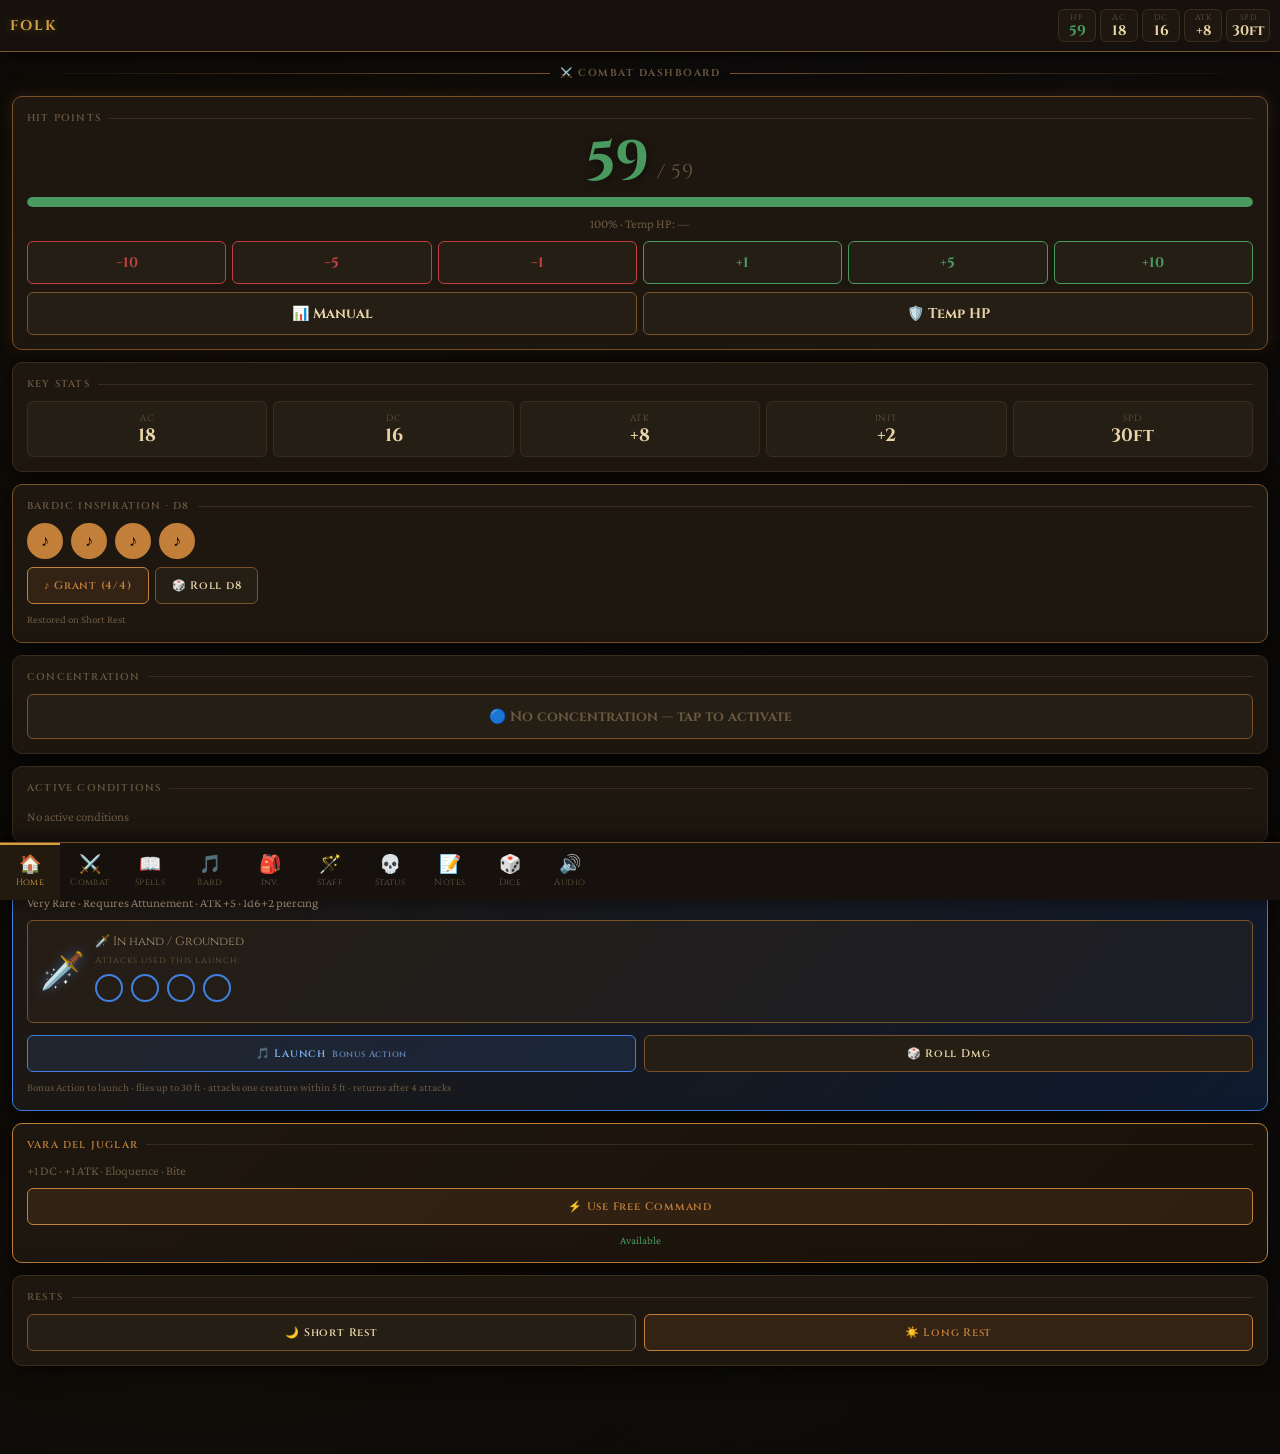
==== commit 6ba29335: "Integrados sonidos v1" ====
--- a/folk-character-manager.html
+++ b/folk-character-manager.html
@@ -218,6 +218,42 @@
 .item-row:last-child{border-bottom:none}
 .item-icon{font-size:20px;flex-shrink:0}.item-name{font-size:15px;color:var(--txt)}.item-desc2{font-size:13px;color:var(--txt3)}
 
+.feat-details{
+    margin-top:8px;
+}
+
+.feat-details summary{
+    cursor:pointer;
+    color:var(--accent);
+    font-size:13px;
+    font-weight:600;
+    user-select:none;
+    list-style:none;
+}
+
+.feat-details summary::-webkit-details-marker{
+    display:none;
+}
+
+.feat-details summary::after{
+    content:" ▼";
+    font-size:11px;
+}
+
+.feat-details[open] summary::after{
+    content:" ▲";
+}
+
+.feat-long-desc{
+    margin-top:8px;
+    padding:10px;
+    border-radius:10px;
+    background:rgba(255,255,255,.04);
+    border:1px solid rgba(255,255,255,.08);
+    line-height:1.5;
+    color:var(--text-secondary);
+}
+
 /* ─── DICE ───────────────────────────── */
 .dice-result{background:var(--card2);border:1px solid var(--border2);border-radius:var(--rmd);padding:16px;text-align:center;margin-bottom:12px;min-height:100px;display:flex;flex-direction:column;align-items:center;justify-content:center}
 .dice-total{font-family:'Cinzel',serif;font-size:60px;font-weight:700;color:var(--gold);line-height:1;text-shadow:0 0 24px rgba(212,160,64,.35)}
@@ -290,6 +326,7 @@
   <div class="section" id="sec-conditions"></div>
   <div class="section" id="sec-notes"></div>
   <div class="section" id="sec-dice"></div>
+  <div class="section" id="sec-audio"></div>
 </div>
 
 <nav id="bottom-nav">
@@ -302,6 +339,7 @@
   <button class="ntab" data-s="conditions" onclick="showSection('conditions')"><span class="ntab-icon">💀</span><span class="ntab-lbl">Status</span></button>
   <button class="ntab" data-s="notes" onclick="showSection('notes')"><span class="ntab-icon">📝</span><span class="ntab-lbl">Notes</span></button>
   <button class="ntab" data-s="dice" onclick="showSection('dice')"><span class="ntab-icon">🎲</span><span class="ntab-lbl">Dice</span></button>
+  <button class="ntab" data-s="audio" onclick="showSection('audio')"><span class="ntab-icon">🔊</span><span class="ntab-lbl">Audio</span></button>
 </nav>
 
 <div id="toast"></div>
@@ -482,7 +520,7 @@
 
 // ─── BARD FEATURES ────────────────────
 const BARD_FEATS=[
-  {name:'Bardic Inspiration',lv:1,desc:'Bonus Action: grant a d8 die to a creature within 60 ft. It adds it to an attack, check, or save within 1 hour. 4 uses/rest.'},
+  {name:'Bardic Inspiration',lv:1,desc:'Bonus Action: grant a d8 die to a creature within 60 ft. It adds it to an attack, check, or save within 1 hour. 4 uses/rest.', long_desc:'You can supernaturally inspire others through words, music, or dance. This inspiration is represented by your Bardic Inspiration die, which is a d6. Using Bardic Inspiration. As a Bonus Action, you can inspire another creature within 60 feet of yourself who can see or hear you. That creature gains one of your Bardic Inspiration dice. A creature can have only one Bardic Inspiration die at a time. Once within the next hour when the creature fails a D20 Test, the creature can roll the Bardic Inspiration die and add the number rolled to the d20, potentially turning the failure into a success. A Bardic Inspiration die is expended when its rolled. Number of Uses. You can confer a Bardic Inspiration die a number of times equal to your Charisma modifier (minimum of once), and you regain all expended uses when you finish a Long Rest. At Higher Levels. Your Bardic Inspiration die changes when you reach certain Bard levels, as shown in the Bardic Die column of the Bard Features table. The die becomes a d8 at level 5, a d10 at level 10, and a d12 at level 15.'},
   {name:'Jack of All Trades',lv:2,desc:'Add +1 (half prof) to any ability check you are not proficient in.'},
   {name:'Song of Rest',lv:2,desc:'Friendly creatures who can hear you regain an extra 1d8 HP when spending Hit Dice during a short rest.'},
   {name:'Expertise',lv:3,desc:'Double proficiency bonus for Deception, Persuasion, Performance, Perception (★★ in Skills).'},
@@ -963,7 +1001,29 @@
   }).join('')}
   <div class="muted txs mt8">★★ Expertise · ★ Proficiency · unmarked = +1 (JoAT)</div>
 </div>
-<div class="card"><div class="ctitle">Class Features (Level 8)</div>${BARD_FEATS.map(f=>`<div class="feat-card"><div class="feat-name">${f.name} <span class="muted" style="font-weight:400">(Lv${f.lv})</span></div><div class="feat-desc">${f.desc}</div></div>`).join('')}</div>
+<div class="card">
+    <div class="ctitle">Class Features (Level 8)</div>
+
+    ${BARD_FEATS.map(f=>`
+        <div class="feat-card">
+            <div class="feat-name">
+                ${f.name}
+                <span class="muted" style="font-weight:400">(Lv${f.lv})</span>
+            </div>
+
+            <div class="feat-desc">${f.desc}</div>
+
+            ${f.long_desc ? `
+                <details class="feat-details">
+                    <summary>Ver más</summary>
+                    <div class="feat-long-desc">
+                        ${f.long_desc}
+                    </div>
+                </details>
+            ` : ''}
+        </div>
+    `).join('')}
+</div>
 <div class="card"><div class="ctitle">Exhaustion Level</div>
   <div class="row" style="gap:12px;align-items:center">
     <button class="ab d" onclick="adjExhaustion(-1)" style="max-width:50px">−</button>
@@ -1132,5 +1192,56 @@
 }
 document.addEventListener('DOMContentLoaded',init);
 </script>
-</body>
+
+<script>
+(function(){
+const oldRender=window.renderSection;
+window.audioDB=null;
+function openDB(){
+ return new Promise((res,rej)=>{
+  const r=indexedDB.open('folk_audio_db',1);
+  r.onupgradeneeded=e=>{
+   const db=e.target.result;
+   if(!db.objectStoreNames.contains('files')) db.createObjectStore('files',{keyPath:'id'});
+  };
+  r.onsuccess=()=>res(r.result); r.onerror=()=>rej(r.error);
+ });
+}
+async function getAll(){
+ const db=window.audioDB||(window.audioDB=await openDB());
+ return new Promise(res=>{
+  const tx=db.transaction('files','readonly');
+  const req=tx.objectStore('files').getAll();
+  req.onsuccess=()=>res(req.result||[]);
+ });
+}
+async function saveFile(f,type){
+ const db=window.audioDB||(window.audioDB=await openDB());
+ const buf=await f.arrayBuffer();
+ const tx=db.transaction('files','readwrite');
+ tx.objectStore('files').put({id:crypto.randomUUID(),name:f.name,type,blob:new Blob([buf],{type:f.type})});
+}
+window.renderAudio=async function(){
+ const el=document.getElementById('sec-audio'); if(!el) return;
+ const files=await getAll();
+ el.innerHTML=`<div class="card"><h2>🔊 Audio Manager</h2>
+ <div style="border:2px dashed #8a6;padding:16px;border-radius:12px;text-align:center;margin:10px 0">Arrastrá MP3 aquí o seleccioná archivos<br><input id="audFiles" type="file" multiple accept="audio/*"></div>
+ <div id="audioList"></div></div>`;
+ const zone=el.querySelector('.card');
+ zone.ondragover=e=>e.preventDefault();
+ zone.ondrop=async e=>{e.preventDefault(); for(const f of e.dataTransfer.files) await saveFile(f,'audio'); renderAudio();};
+ el.querySelector('#audFiles').onchange=async e=>{for(const f of e.target.files) await saveFile(f,'audio'); renderAudio();};
+ const list=el.querySelector('#audioList');
+ files.forEach(f=>{
+  const url=URL.createObjectURL(f.blob);
+  const d=document.createElement('div');
+  d.style.margin='8px 0';
+  d.innerHTML=`<div style="color:#d4af37">${f.name}</div><audio controls style="width:100%" src="${url}"></audio>`;
+  list.appendChild(d);
+ });
+ };
+ const oldShow=window.showSection;
+ window.showSection=function(s){ oldShow(s); if(s==='audio') setTimeout(renderAudio,50); };
+})();
+</script></body>
 </html>
